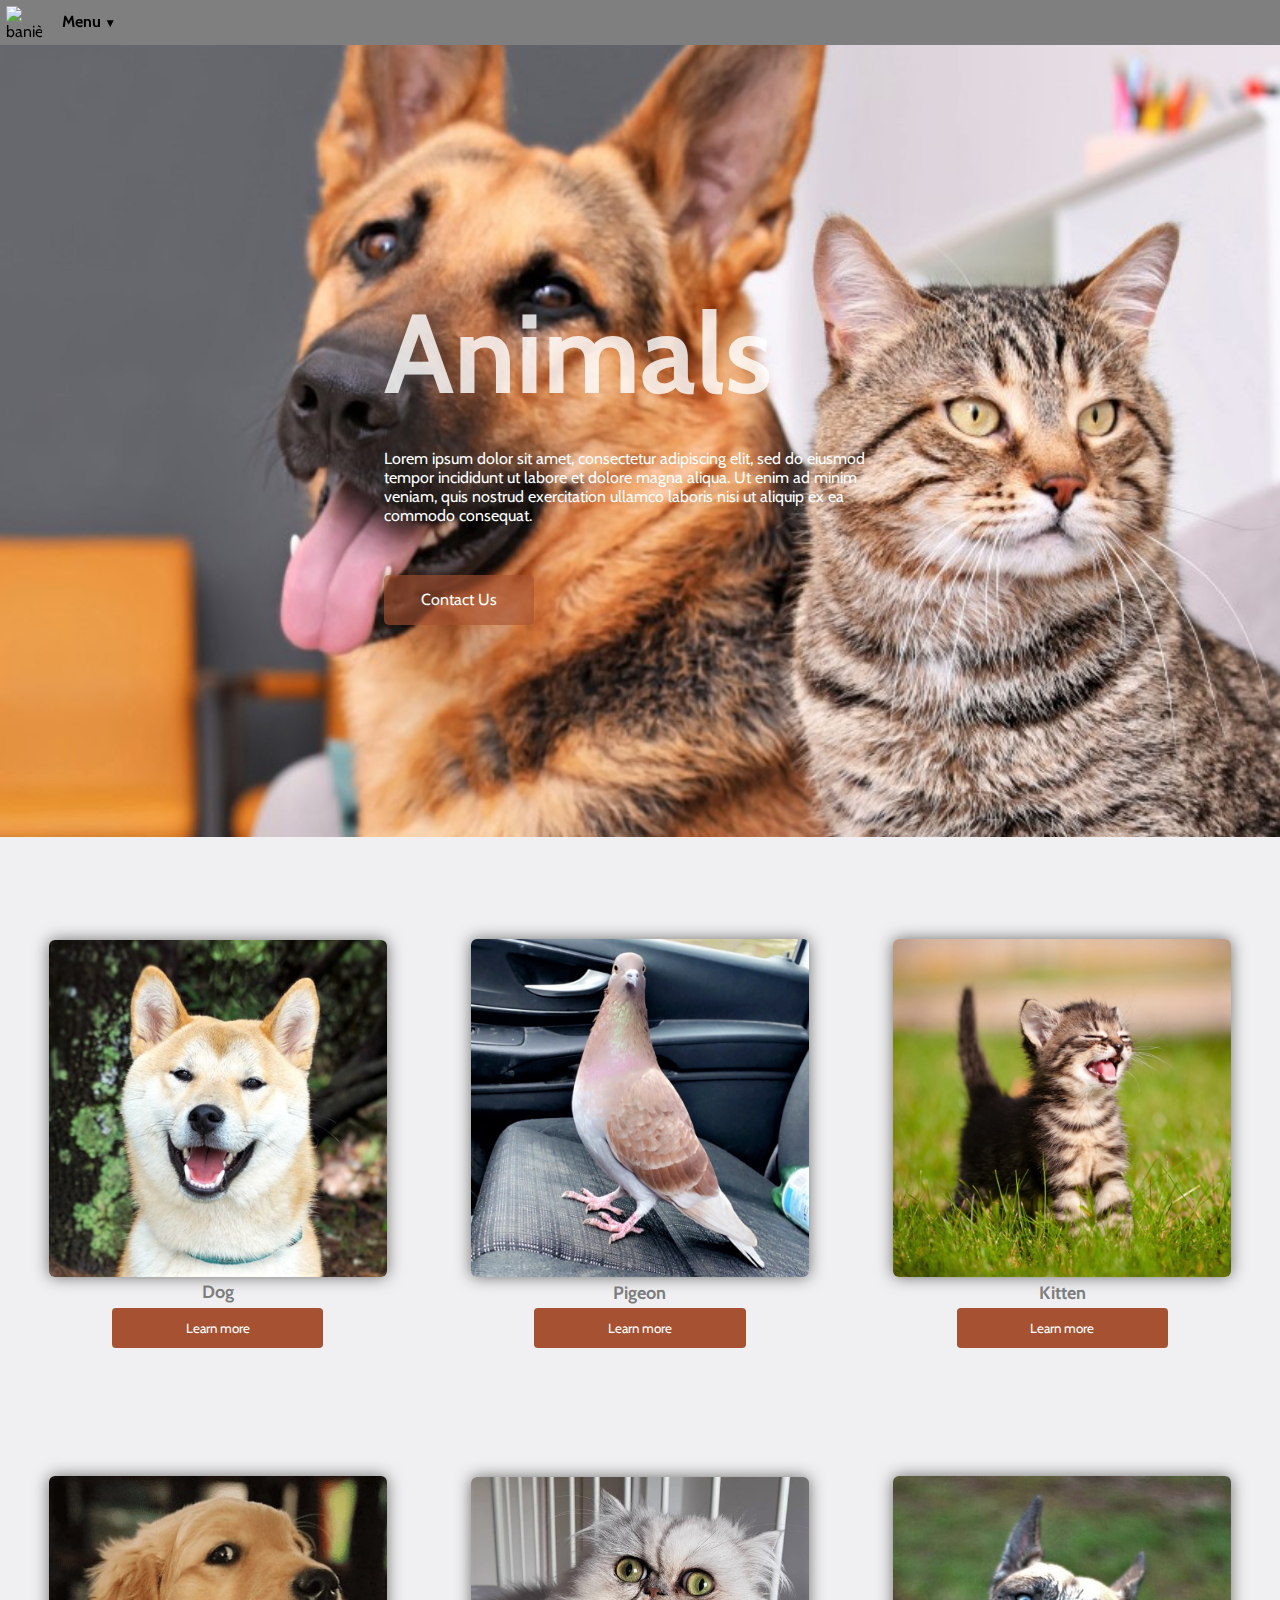
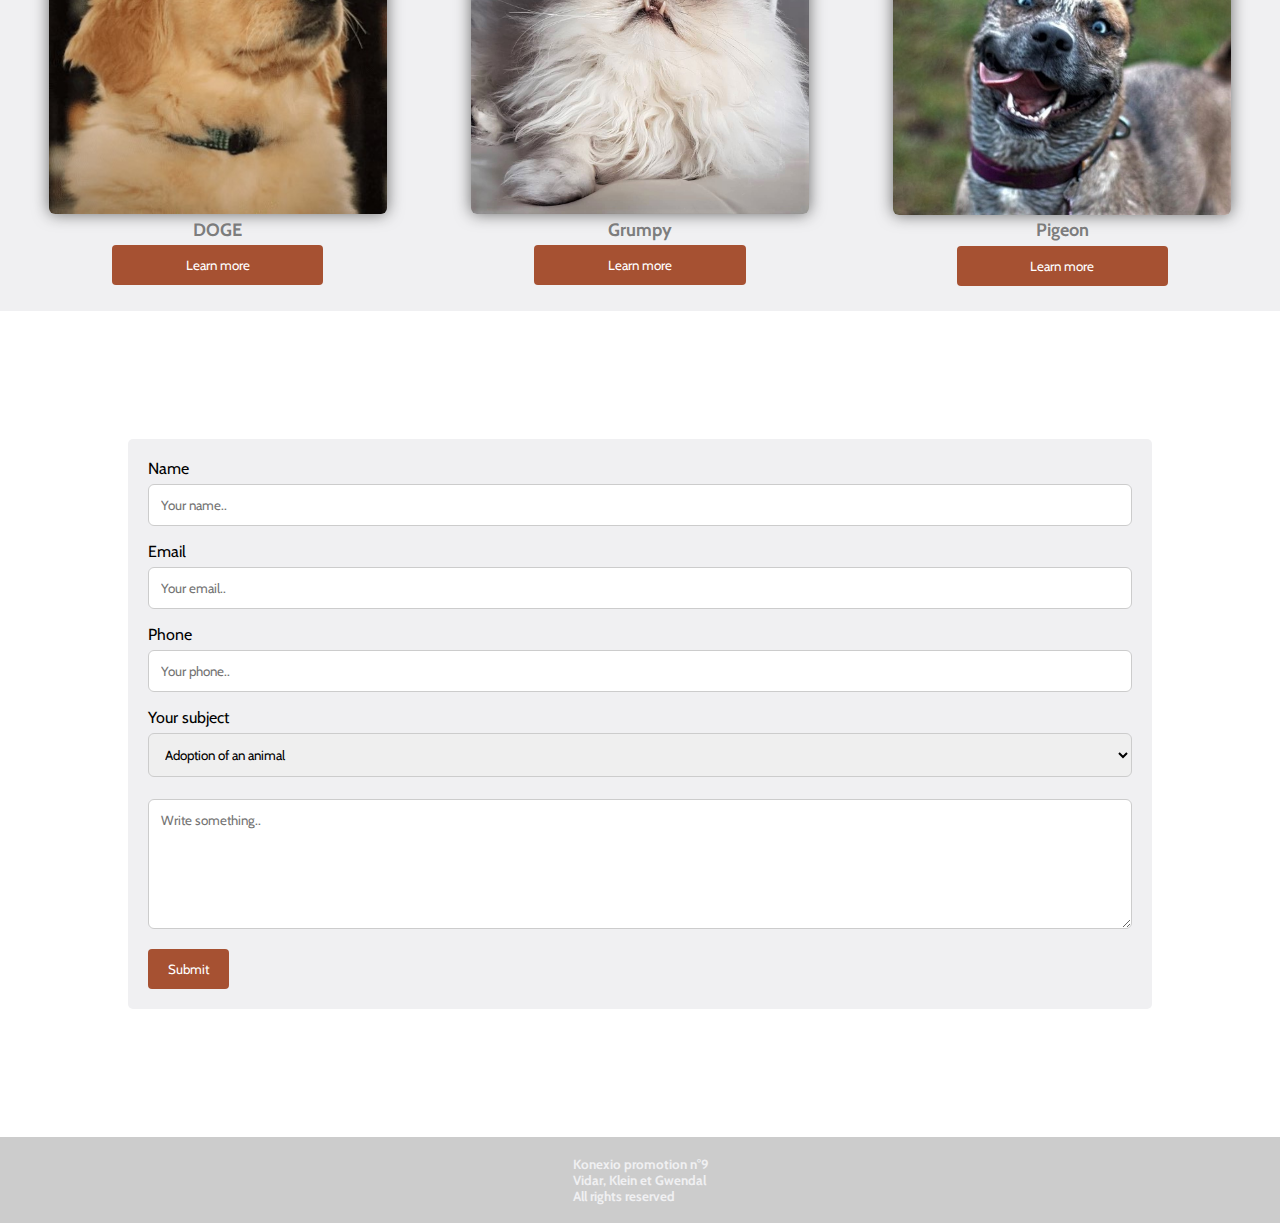
==== index.html @ 5e34521b "Débug : menu déroulant, HTML (certif W3C) Ajout : parallax, Alt texte pour images et signature "Vida" ====
<!DOCTYPE html>
<html lang="en">
  <head>
    <meta charset="UTF-8" />
    <meta http-equiv="X-UA-Compatible" content="IE=edge" />
    <meta name="viewport" content="width=device-width, initial-scale=1.0" />
    <title>Site Animaux</title>
    <link rel="stylesheet" href="./main.css" />
    <link rel="preconnect" href="https://fonts.googleapis.com" />
    <link rel="preconnect" href="https://fonts.gstatic.com" crossorigin />
    <link
      href="https://fonts.googleapis.com/css2?family=Cabin&display=swap"
      rel="stylesheet"
    />
  </head>

  <body>
  <!--- MENU TOP ORIGINAL
    <header>
      <div class="topnav">
        <a class="topnav-block"><img
            src="https://github.com/klein9/SiteAnimaux/blob/main/icone.png?raw=true"
            class="logo"
        /></a>
        <div class="topnav topnav-right">
          <a class="topnav-block">About us</a>
          <a class="topnav-block">Adoption</a>
          <a class="topnav-block">Contact Us</a>
          <a class="topnav-block"></a>
        </div>
      </div>
    </header>
  -->

    <!--MENU DEROULANT-->
    <nav class="row">
      <img
        src="https://github.com/klein9/SiteAnimaux/blob/main/icone.png?raw=true"
        class="logo flexbox"
        alt="banière chat et chien berger allemand"
      />
      <ul class="flex">
        <li class="deroulant">
          <a class="menu bold">Menu</a>
          <ul class="sous">
            <li><a>About us</a></li>
            <li><a>Adoption</a></li>
            <li><a>Contact us</a></li>
            <li><a>It's NOT a burger</a></li>
          </ul>
        </li>
      </ul>
    </nav>

    <!--baniere-->
    <section id="first">
      <div class="presentation">
        <h2>Animals</h2>
        <p>
          Lorem ipsum dolor sit amet, consectetur adipiscing elit, sed do
          eiusmod tempor incididunt ut labore et dolore magna aliqua. Ut enim ad
          minim veniam, quis nostrud exercitation ullamco laboris nisi ut
          aliquip ex ea commodo consequat.
        </p>
        <div class="button">Contact Us</div>
      </div>
    </section>

    <div class="animals">
      <article class="box">
        <img
          src="./img/cards/akita.jpg"
          class="pics ombres"
          alt="Chien Akita Inu nounours"
        />
        <h2>Dog</h2>
        <input type="button" value="Learn more" class="learnmore" />
      </article>
      <article class="box">
        <img
          src="./img/cards/pigeon.png"
          class="pics ombres"
          alt="Pigeon roux domestique sur un siège de voiture"
        />
        <h2>Pigeon</h2>
        <input type="button" value="Learn more" class="learnmore" />
      </article>
      <article class="box">
        <img
          src="./img/cards/chaton.jpeg"
          class="pics ombres"
          alt="Chaton geulard qui miaule"
        />
        <h2>Kitten</h2>
        <input type="button" value="Learn more" class="learnmore" />
      </article>
      <article class="box">
        <img
          src="./img/cards/chiot.jpg"
          class="pics ombres"
          alt="Chiot Labrador||Golden Retriever regard en coin"
        />
        <h2>DOGE</h2>
        <input type="button" value="Learn more" class="learnmore" />
      </article>
      <article class="box">
        <img
          src="./img/cards/grumpy.jpg"
          class="pics ombres"
          alt="Le plus beau chat du monde"
        />
        <h2>Grumpy</h2>
        <input type="button" value="Learn more" class="learnmore" />
      </article>
      <article class="box">
        <img
          src="./img/cards/staff_husky.jpg"
          class="pics ombres"
          alt="Croisé staff staffy Stafford terrier avec husky"
        />
        <h2>Pigeon</h2>
        <input type="button" value="Learn more" class="learnmore" />
      </article>
    </div>

    <div id="contactform">
      <form>
        <label for="name">Name</label>
        <input type="text" id="name" name="name" placeholder="Your name.." />

        <label for="email">Email</label>
        <input type="text" id="email" name="email" placeholder="Your email.." />

        <label for="phone">Phone</label>
        <input type="text" id="phone" name="phone" placeholder="Your phone.." />

        <label for="choice">Your subject</label>
        <select id="choice" name="choice">
          <option value="adoption">Adoption of an animal</option>
          <option value="contribute">Contributions</option>
          <option value="other">Other matters</option>
        </select>

        <label for="subject"></label>
        <textarea
          id="subject"
          name="subject"
          placeholder="Write something.."
          style="height: 130px"
        ></textarea>

        <input type="button" value="Submit" />
      </form>
    </div>
    <footer>
      <h5>
        Konexio promotion n°9 <br />
        Vidar, Klein et Gwendal <br />
        All rights reserved
      </h5>
    </footer>
  </body>
</html>
---- main.css ----
* {
  margin: 0;
  font-family: "Cabin", sans-serif;
}

.row {
  width: 100%;
  display: flex;
  flex-direction: row;
  align-items: center;
}

.flexbox {
}

/* backggound picture + effet parallax*/
#first {
  height: 88vh;
  display: flex;
  align-items: flex-start;
  flex-direction: column;
  align-items: center;
  justify-content: center;
  background: url(img/Baniere/b_chat_chien.jpeg);
  color: white;
  width: 100%;
  /*parallax*/
  background-attachment: fixed;
  background-position: center;
  background-repeat: no-repeat;
  background-size: cover;
}

.ombres {
  box-shadow: 0 0 1em rgb(106, 106, 106);
  /* ombres diffuses et rayon de flou */
}

/* Container for everithing on the background picture */
.presentation {
  width: 40%;
}

.bold {
  font-weight: bold;
}

h2 {
  display: block;
  font-size: 7em;
  margin-block-start: 0.25em;
  margin-block-end: 0.25em;
  margin-inline-start: 0px;
  margin-inline-end: 0px;
  font-weight: bold;
  color: rgba(255, 255, 255, 0.815);
}

h4 {
  color: rgba(255, 255, 255, 0.815);
}

.box h2 {
  color: #6d6d6de0;
}

#first .button {
  margin-top: 50px;
  height: 50px;
  width: 150px;
  background-color: #a651329f;
  border-radius: 5px;
  cursor: pointer;
  color: white;
  display: flex;
  align-items: center;
  justify-content: center;
}

#first .button:hover {
  color: black;
  background-color: #a65132d8;
}

.animals {
  /* Section Animals */
  background-color: #f0f0f2;
  display: flex;
  justify-content: center;
  align-items: center;
  flex-wrap: wrap;
}

.box {
  /* Each section of pictures with the text under */
  display: flex;
  flex-direction: column;
  width: 33%;
  padding-top: 8%;
  padding-bottom: 2%;
}

.pics {
  /* Every picture */
  border-radius: 6px;
  display: block;
  margin-left: auto;
  margin-right: auto;
  width: 80%;
}

.box h2 {
  /* Text under pictures */
  font-size: large;
  text-align: center;
}

.learnmore {
  /* Learn more buttons */
  justify-content: center;
  width: 50%;
  margin: auto;
}

input[type="text"],
select,
textarea {
  /* Forms */
  width: 100%;
  padding: 12px;
  border: 1px solid #ccc;
  border-radius: 6px;
  box-sizing: border-box;
  margin-top: 6px;
  margin-bottom: 16px;
  resize: vertical;
}

/* All buttons */
input[type="button"] {
  background-color: #a65132;
  color: white;
  padding: 12px 20px;
  border: none;
  border-radius: 4px;
  cursor: pointer;
}

input[type="button"]:hover {
  background-color: #f2ad85;
}

#contactform {
  /* The contact form */
  border-radius: 5px;
  background-color: #f0f0f2;
  padding: 20px;
  margin: 10%;
}

footer {
  background-color: #ccc;
  color: #f0f0f2;
  padding: 1.5%;
  display: flex;
  justify-content: center;
}

/*TOPNAV*/
/*menu déroulant*/
.menu {
  vertical-align: bottom;
  text-indent: 15px;
}

nav {
  width: 100%;
  margin: 0 auto;
  background-color: #6d6d6de0;
  position: sticky;
  top: 0px;
}

nav ul {
  padding: 0px;
  list-style-type: none;
}

nav ul li {
  float: left;
  text-align: center;
  position: relative;
}

nav ul::after {
  display: table;
  clear: both;
}

nav a {
  display: block;
  text-decoration: none;
  color: black;
  border-bottom: 2px solid transparent;
  padding: 10px 0px;
  width: max-content;
}

nav a:hover {
  color: #f29849;
  text-align: left;
  width: 205%;
  border-bottom: 2px solid #f2ad85;
}

.sous {
  display: none;
  box-shadow: 0px 1px 2px #ccc;
  background-color: white;
  position: absolute;
  width: 205%;
  z-index: 1000;
}

nav > ul li:hover .sous {
  display: block;
}
.sous li {
  float: none;
  width: 100%;
  text-align: left;
}
.sous a {
  padding: 10px;
  border-bottom: none;
}
.sous a:hover {
  border-bottom: none;
  width: auto;
  background-color: #c8c8c8;
}

.deroulant > a::after {
  content: " ▼";
  font-size: 12px;
}

.conteneur {
  margin: 50px 20px;
  height: 1500px;
}

/*logo*/
.logo {
  padding: 0.35em;
  height: 2.1em;
  width: 2.25em;
}

/*barre navigation*/
.topnav {
  border: 0px;
  display: flex;
  flex-direction: row;
  justify-content: space-between;
  gap: 5%;
  background-color: gray;
  color: white;
  font-size: 1.2em;
  cursor: pointer;
  width: 100%;
}

.topnav-block {
  display: flex;
  align-items: center;
  justify-content: center;
  width: auto;
}

.topnav-right {
  justify-content: right;
  font-size: 1.2em;
}

/*Media Queries Touchscreen||Laptop*/
@media screen and (max-width: 1024px) {
  .animals {
    /* Section Animals */
    flex-direction: column;
  }
  .box {
    /* Each section of pictures with the text under */
    width: 100%;
  }
  .presentation {
    width: 60%;
  }
  h2 {
    font-size: 4em;
  }
  #first {
    size: auto;
  }
  .topnav-right {
    font-size: 0.8em;
  }
}
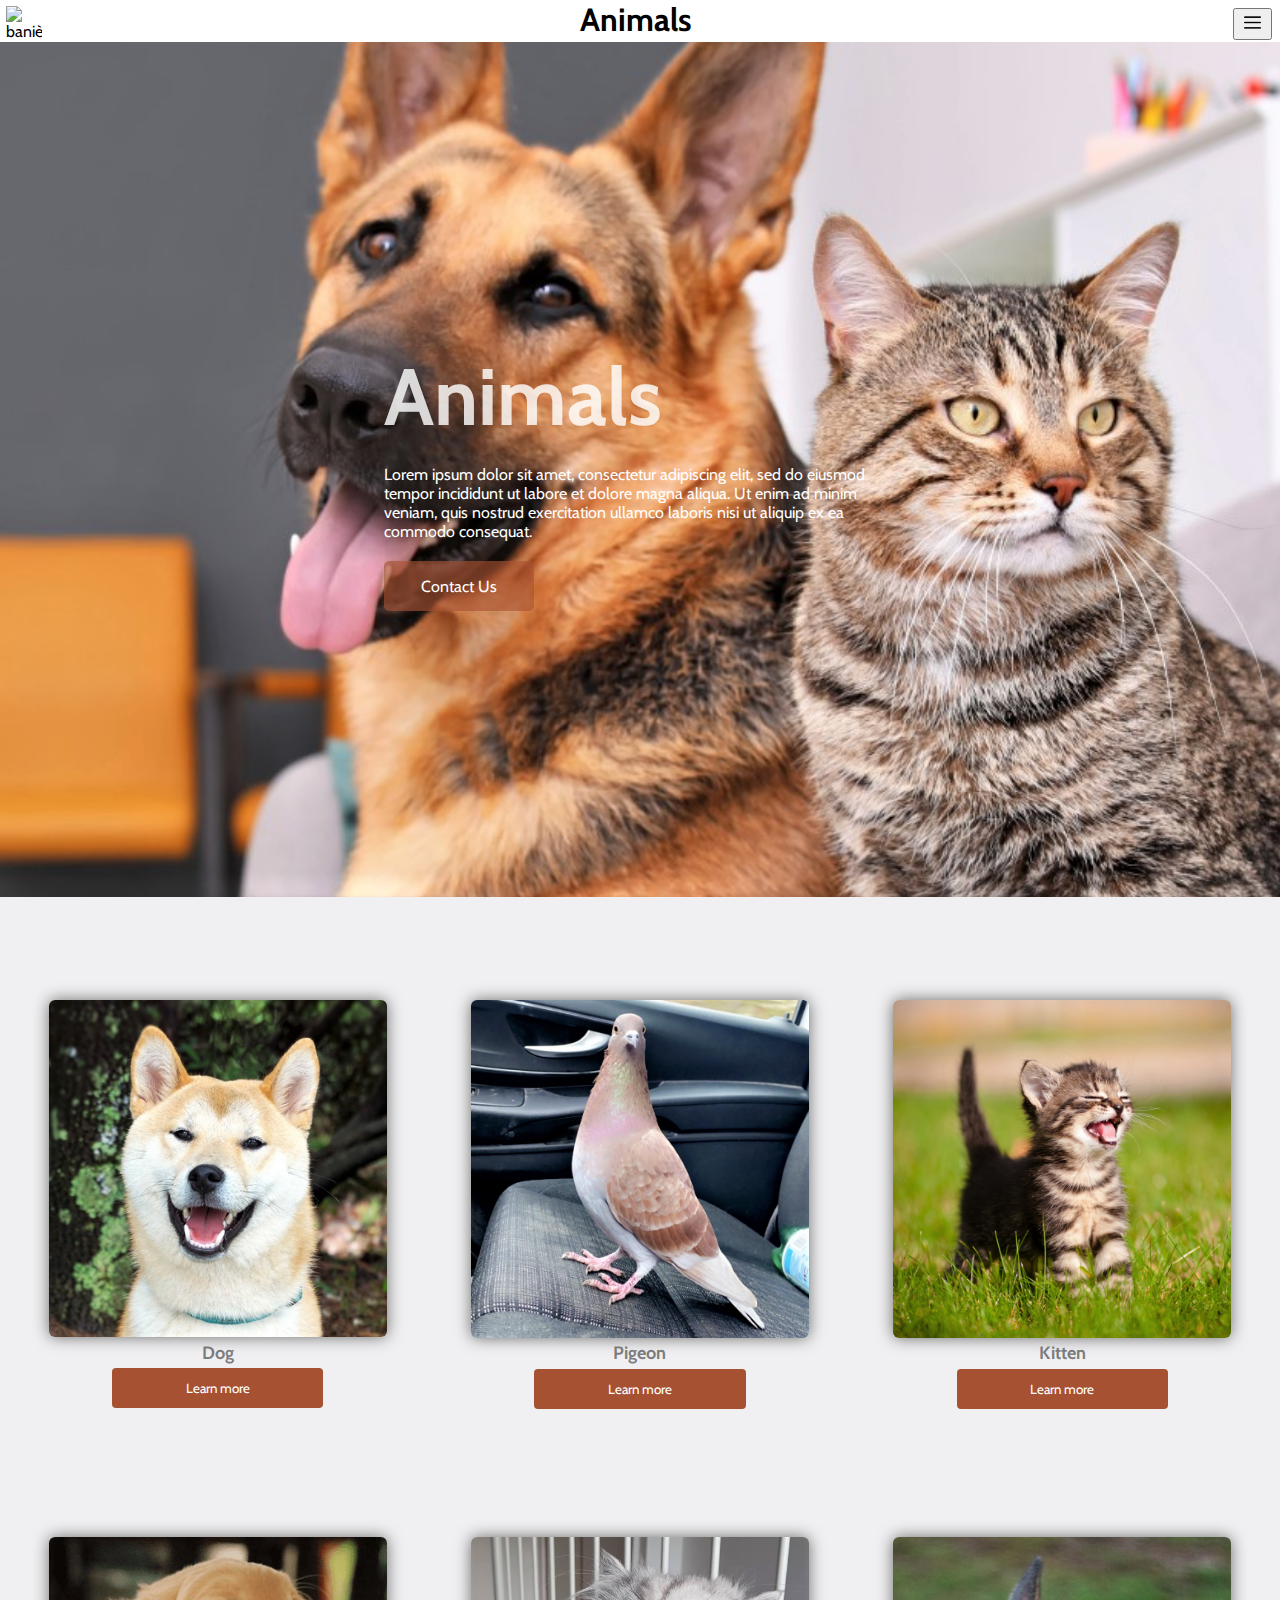
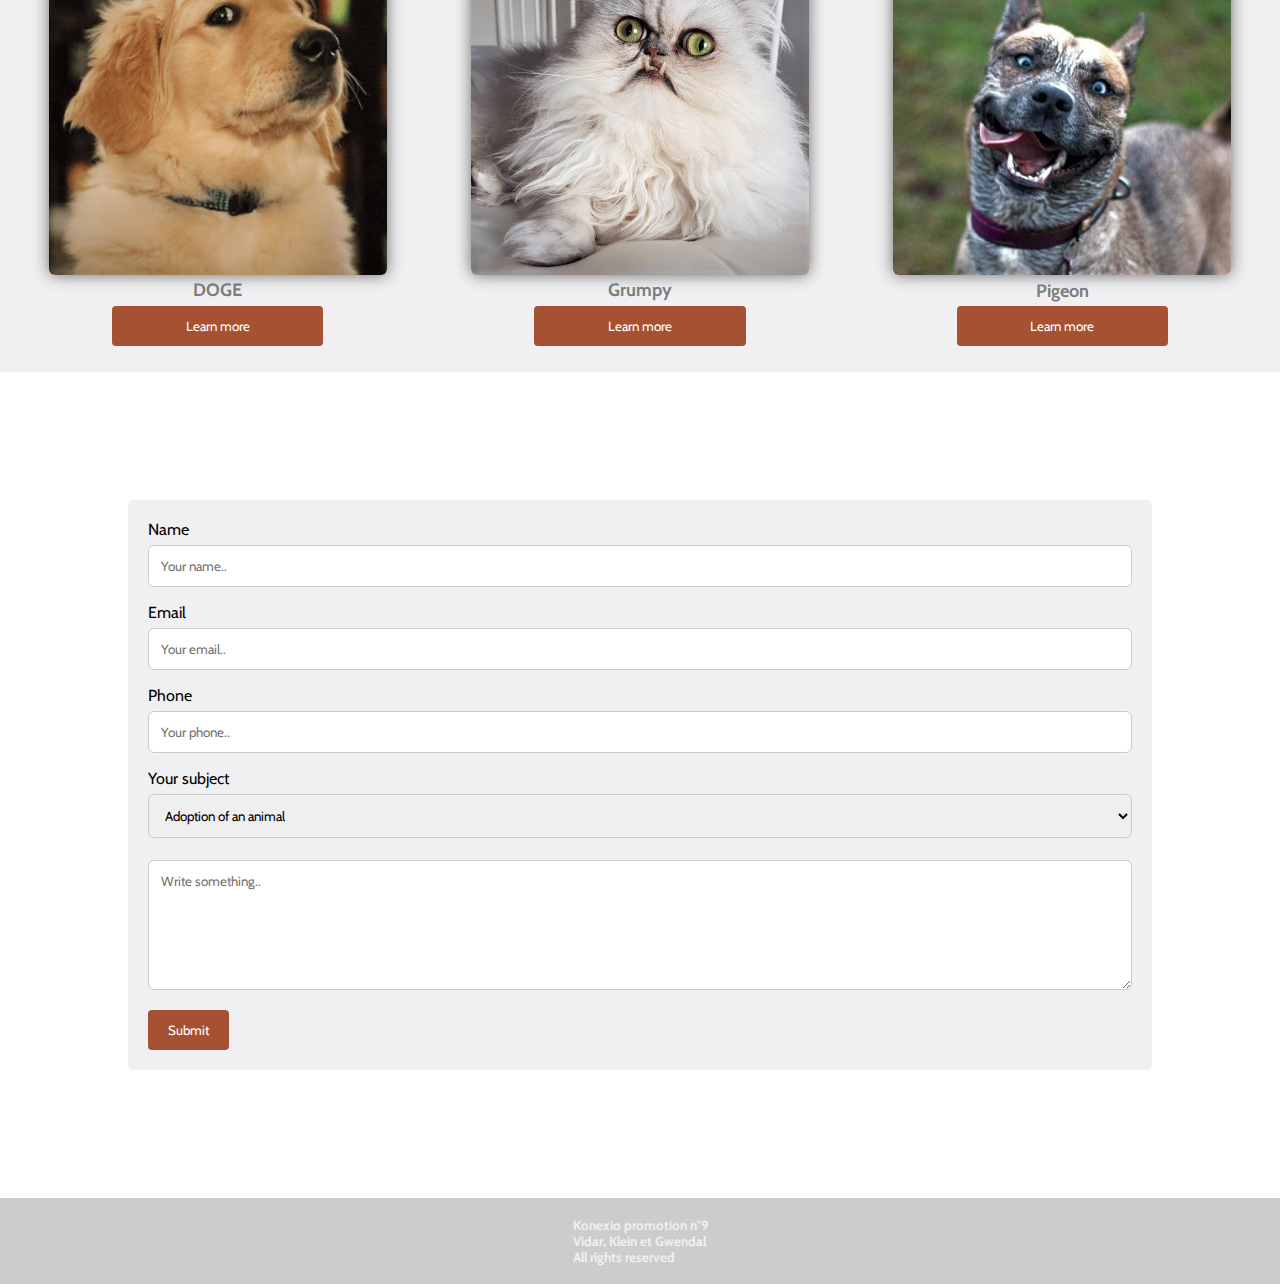
==== commit d5ee694f: "add header, change nav" ====
--- a/index.html
+++ b/index.html
@@ -12,45 +12,29 @@
       href="https://fonts.googleapis.com/css2?family=Cabin&display=swap"
       rel="stylesheet"
     />
+   
   </head>
 
   <body>
-  <!--- MENU TOP ORIGINAL
+
     <header>
-      <div class="topnav">
-        <a class="topnav-block"><img
-            src="https://github.com/klein9/SiteAnimaux/blob/main/icone.png?raw=true"
-            class="logo"
-        /></a>
-        <div class="topnav topnav-right">
-          <a class="topnav-block">About us</a>
-          <a class="topnav-block">Adoption</a>
-          <a class="topnav-block">Contact Us</a>
-          <a class="topnav-block"></a>
-        </div>
-      </div>
+      <img
+      src="https://github.com/klein9/SiteAnimaux/blob/main/icone.png?raw=true"
+      class="logo flexbox"
+      alt="banière chat et chien berger allemand"
+    />
+    <h1><a class="clickable">Animals</a></h1>
+    <nav class="menu">
+      <button type="button" class="menu_button"><img class="btn_image" src="img/menu.png" alt="icone du menu"</button>
+      <div class="menu_items">
+        <a>About us</a>
+        <a>Adoption</a>
+        <a>Contact us</a>
+      </div>  
+    </nav>
     </header>
-  -->
 
-    <!--MENU DEROULANT-->
-    <nav class="row">
-      <img
-        src="https://github.com/klein9/SiteAnimaux/blob/main/icone.png?raw=true"
-        class="logo flexbox"
-        alt="banière chat et chien berger allemand"
-      />
-      <ul class="flex">
-        <li class="deroulant">
-          <a class="menu bold">Menu</a>
-          <ul class="sous">
-            <li><a>About us</a></li>
-            <li><a>Adoption</a></li>
-            <li><a>Contact us</a></li>
-            <li><a>It's NOT a burger</a></li>
-          </ul>
-        </li>
-      </ul>
-    </nav>
+
 
     <!--baniere-->
     <section id="first">
@@ -159,5 +143,6 @@
         All rights reserved
       </h5>
     </footer>
+    <script src="./menuBurger.js"/>
   </body>
 </html>
--- a/main.css
+++ b/main.css
@@ -10,12 +10,10 @@
   align-items: center;
 }
 
-.flexbox {
-}
 
 /* backggound picture + effet parallax*/
 #first {
-  height: 88vh;
+  height: 95vh;
   display: flex;
   align-items: flex-start;
   flex-direction: column;
@@ -23,7 +21,7 @@
   justify-content: center;
   background: url(img/Baniere/b_chat_chien.jpeg);
   color: white;
-  width: 100%;
+  width: 100vw;
   /*parallax*/
   background-attachment: fixed;
   background-position: center;
@@ -47,7 +45,7 @@
 
 h2 {
   display: block;
-  font-size: 7em;
+  font-size: 5em;
   margin-block-start: 0.25em;
   margin-block-end: 0.25em;
   margin-inline-start: 0px;
@@ -65,7 +63,7 @@
 }
 
 #first .button {
-  margin-top: 50px;
+  margin-top: 20px;
   height: 50px;
   width: 150px;
   background-color: #a651329f;
@@ -166,89 +164,8 @@
   justify-content: center;
 }
 
-/*TOPNAV*/
-/*menu déroulant*/
-.menu {
-  vertical-align: bottom;
-  text-indent: 15px;
-}
-
-nav {
-  width: 100%;
-  margin: 0 auto;
-  background-color: #6d6d6de0;
-  position: sticky;
-  top: 0px;
-}
-
-nav ul {
-  padding: 0px;
-  list-style-type: none;
-}
-
-nav ul li {
-  float: left;
-  text-align: center;
-  position: relative;
-}
-
-nav ul::after {
-  display: table;
-  clear: both;
-}
-
-nav a {
-  display: block;
-  text-decoration: none;
-  color: black;
-  border-bottom: 2px solid transparent;
-  padding: 10px 0px;
-  width: max-content;
-}
-
-nav a:hover {
-  color: #f29849;
-  text-align: left;
-  width: 205%;
-  border-bottom: 2px solid #f2ad85;
-}
-
-.sous {
-  display: none;
-  box-shadow: 0px 1px 2px #ccc;
-  background-color: white;
-  position: absolute;
-  width: 205%;
-  z-index: 1000;
-}
-
-nav > ul li:hover .sous {
-  display: block;
-}
-.sous li {
-  float: none;
-  width: 100%;
-  text-align: left;
-}
-.sous a {
-  padding: 10px;
-  border-bottom: none;
-}
-.sous a:hover {
-  border-bottom: none;
-  width: auto;
-  background-color: #c8c8c8;
-}
-
-.deroulant > a::after {
-  content: " ▼";
-  font-size: 12px;
-}
-
-.conteneur {
-  margin: 50px 20px;
-  height: 1500px;
-}
+
+
 
 /*logo*/
 .logo {
@@ -256,35 +173,53 @@
   height: 2.1em;
   width: 2.25em;
 }
-
-/*barre navigation*/
-.topnav {
-  border: 0px;
-  display: flex;
-  flex-direction: row;
+header {
+  height: 2.65em;
+  display: flex;
   justify-content: space-between;
-  gap: 5%;
-  background-color: gray;
-  color: white;
-  font-size: 1.2em;
-  cursor: pointer;
-  width: 100%;
-}
-
-.topnav-block {
-  display: flex;
-  align-items: center;
-  justify-content: center;
-  width: auto;
-}
-
-.topnav-right {
-  justify-content: right;
-  font-size: 1.2em;
-}
+}
+
+header h1 {
+ font-size: 2rem;
+}
+
+.menu {
+  margin: 0.5rem;
+}
+.button {
+  width: 1em;
+}
+.btn_image {
+  padding: 0.2em;
+  width: 1.30em;
+}
+.menu_items {
+  position: absolute;
+  right: 3.45em;
+  top: 0.6em;
+  display: flex;
+  flex-direction: column;
+  width: 30vh;
+  background-color:#f0f0f2;
+  border: solid 1px #ccc;
+  display: none;
+}
+.menu_items a {
+  font-size: 1.2rem;
+  border-bottom: solid 1px #ccc;
+}
+.menu_items a:hover {
+  color: #f29849;
+  border-bottom: 2px solid #f2ad85;
+}
+
+.menu_items a:last-child {
+  border-bottom: none;
+}
+
 
 /*Media Queries Touchscreen||Laptop*/
-@media screen and (max-width: 1024px) {
+@media screen and (max-width: 600px) {
   .animals {
     /* Section Animals */
     flex-direction: column;
@@ -302,7 +237,4 @@
   #first {
     size: auto;
   }
-  .topnav-right {
-    font-size: 0.8em;
-  }
-}
+}
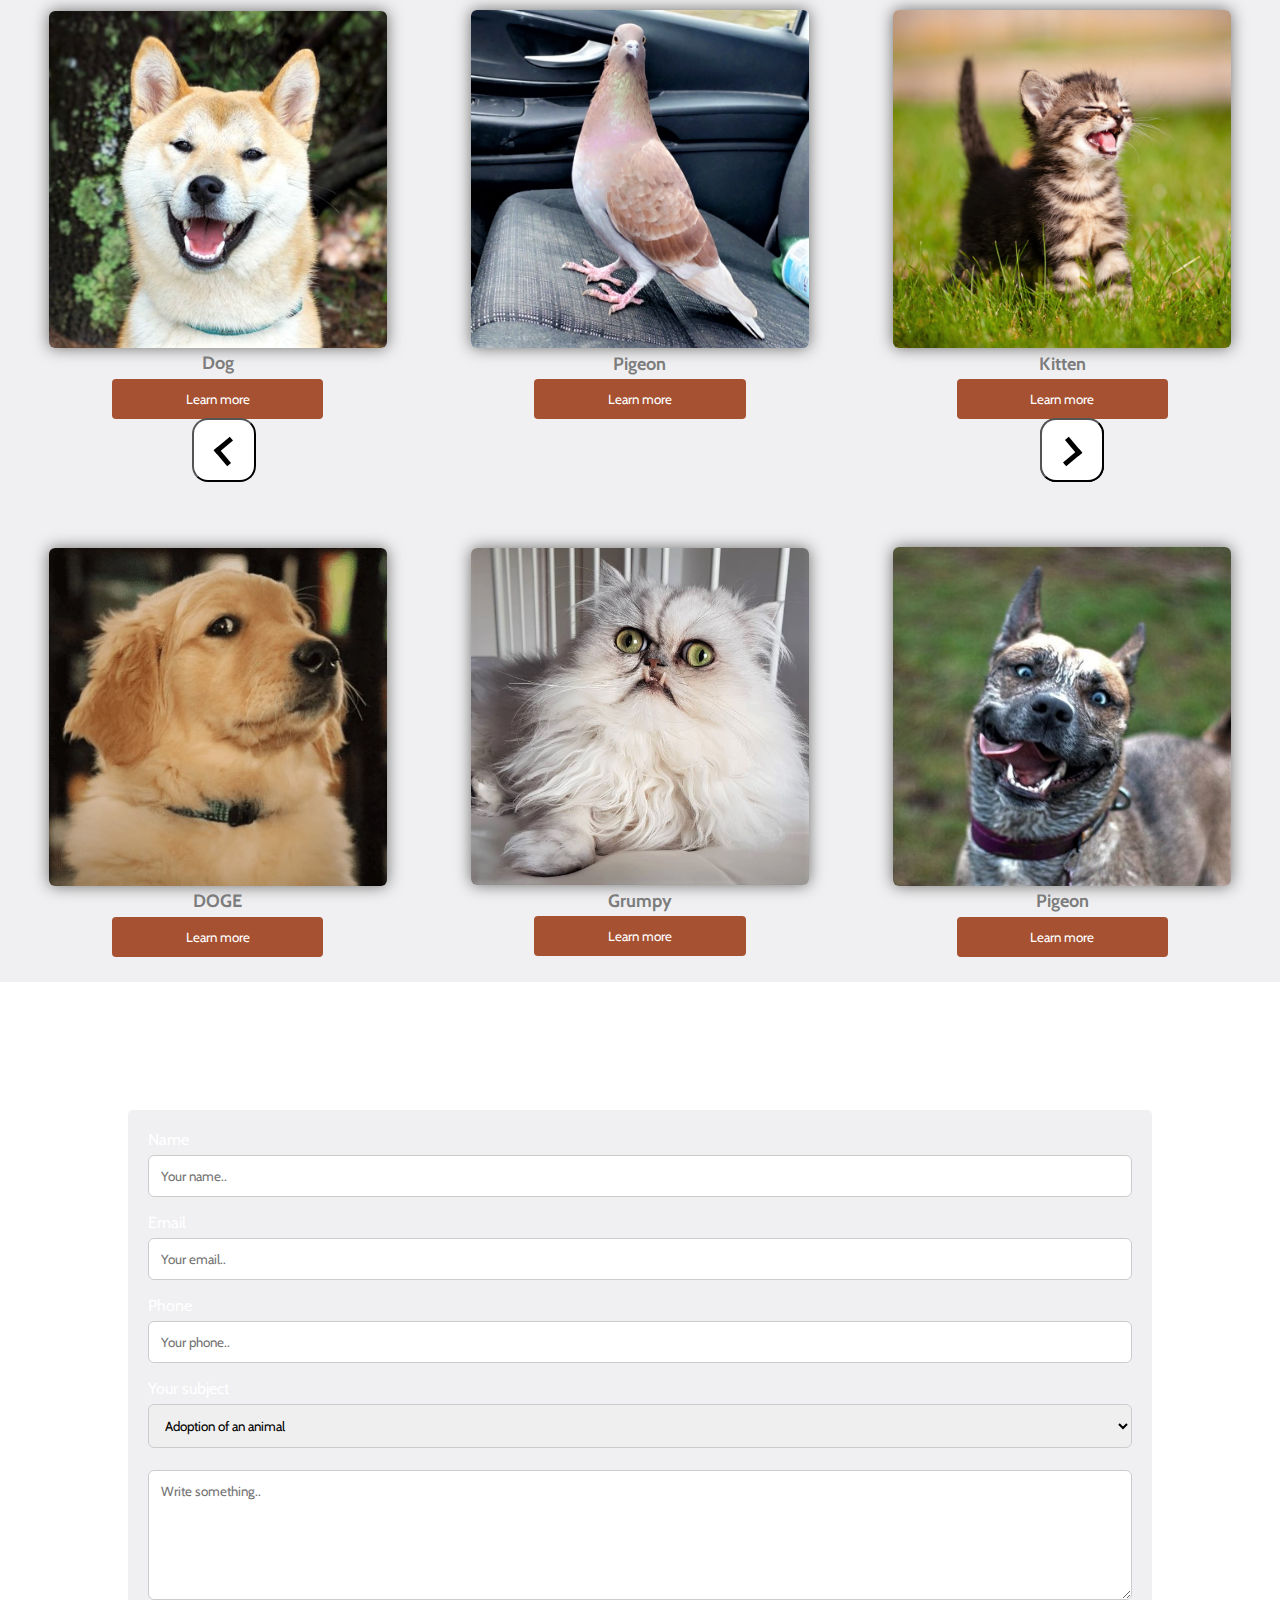
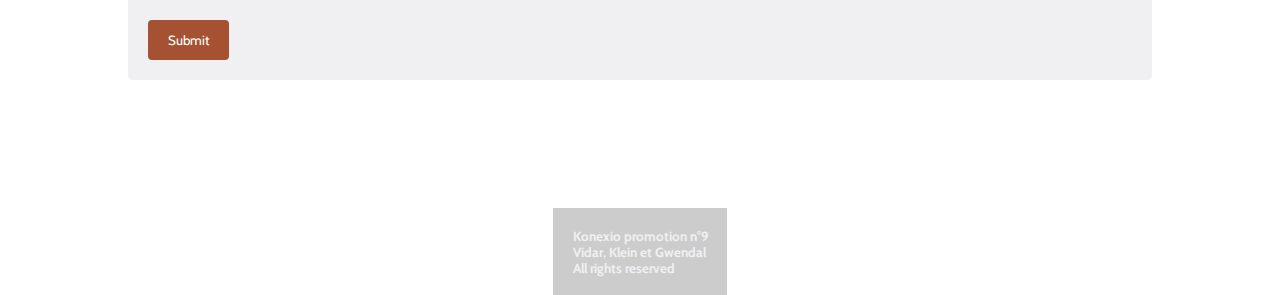
==== commit f100af11: "Merge pull request #3 from Mario-dev-42/implement-carroussel" ====
--- a/index.html
+++ b/index.html
@@ -1,5 +1,14 @@
 <!DOCTYPE html>
 <html lang="en">
+
+
+  <!--baniere-->
+  <section class="caroussel-container">
+    <button id="right"></button>
+    <!-- <button class="btn-caroussel">
+      <i class="fa-sharp fa-solid fa-chevron-left"></i>
+    </button> -->
+    <div id="first">
   <head>
     <meta charset="UTF-8" />
     <meta http-equiv="X-UA-Compatible" content="IE=edge" />
@@ -24,20 +33,31 @@
       alt="banière chat et chien berger allemand"
     />
     <h1><a class="clickable">Animals</a></h1>
-    <nav class="menu">
-      <button type="button" class="menu_button"><img class="btn_image" src="img/menu.png" alt="icone du menu"</button>
+
+    </header>
+    <!-- <nav class="mobile_menu">
+      <div class="menu">
+        <button type="button" class="menu_button"><img class="btn_image" src="img/menu.png" alt="icone du menu"><img class="btn_cross" src="img/cross.svg" alt="icone de la fermeture du menu"></button>
+      </div>  
       <div class="menu_items">
         <a>About us</a>
         <a>Adoption</a>
         <a>Contact us</a>
-      </div>  
+      </div>   
+    </nav> -->
+    <nav class="desktop_menu">
+      <a>About us</a>
+      <a>Adoption</a>
+      <a>Contact us</a>
     </nav>
-    </header>
-
-
 
     <!--baniere-->
-    <section id="first">
+  <section class="caroussel-container">
+    <button id="right"></button>
+    <!-- <button class="btn-caroussel">
+      <i class="fa-sharp fa-solid fa-chevron-left"></i>
+    </button> -->
+    <div id="first">
       <div class="presentation">
         <h2>Animals</h2>
         <p>
@@ -48,92 +68,70 @@
         </p>
         <div class="button">Contact Us</div>
       </div>
-    </section>
+    </div>
+    <button id="left"></button>
+    <!-- <button class="btn-caroussel">
+      <i class="fa-sharp fa-solid fa-chevron-right"></i>
+    </button> -->
+  </section>
 
-    <div class="animals">
-      <article class="box">
-        <img
-          src="./img/cards/akita.jpg"
-          class="pics ombres"
-          alt="Chien Akita Inu nounours"
-        />
-        <h2>Dog</h2>
-        <input type="button" value="Learn more" class="learnmore" />
-      </article>
-      <article class="box">
-        <img
-          src="./img/cards/pigeon.png"
-          class="pics ombres"
-          alt="Pigeon roux domestique sur un siège de voiture"
-        />
-        <h2>Pigeon</h2>
-        <input type="button" value="Learn more" class="learnmore" />
-      </article>
-      <article class="box">
-        <img
-          src="./img/cards/chaton.jpeg"
-          class="pics ombres"
-          alt="Chaton geulard qui miaule"
-        />
-        <h2>Kitten</h2>
-        <input type="button" value="Learn more" class="learnmore" />
-      </article>
-      <article class="box">
-        <img
-          src="./img/cards/chiot.jpg"
-          class="pics ombres"
-          alt="Chiot Labrador||Golden Retriever regard en coin"
-        />
-        <h2>DOGE</h2>
-        <input type="button" value="Learn more" class="learnmore" />
-      </article>
-      <article class="box">
-        <img
-          src="./img/cards/grumpy.jpg"
-          class="pics ombres"
-          alt="Le plus beau chat du monde"
-        />
-        <h2>Grumpy</h2>
-        <input type="button" value="Learn more" class="learnmore" />
-      </article>
-      <article class="box">
-        <img
-          src="./img/cards/staff_husky.jpg"
-          class="pics ombres"
-          alt="Croisé staff staffy Stafford terrier avec husky"
-        />
-        <h2>Pigeon</h2>
-        <input type="button" value="Learn more" class="learnmore" />
-      </article>
-    </div>
+  <div class="animals">
+    <article class="box">
+      <img src="./img/cards/akita.jpg" class="pics ombres" alt="Chien Akita Inu nounours" />
+      <h2>Dog</h2>
+      <input type="button" value="Learn more" class="learnmore" />
+    </article>
+    <article class="box">
+      <img src="./img/cards/pigeon.png" class="pics ombres" alt="Pigeon roux domestique sur un siège de voiture" />
+      <h2>Pigeon</h2>
+      <input type="button" value="Learn more" class="learnmore" />
+    </article>
+    <article class="box">
+      <img src="./img/cards/chaton.jpeg" class="pics ombres" alt="Chaton geulard qui miaule" />
+      <h2>Kitten</h2>
+      <input type="button" value="Learn more" class="learnmore" />
+    </article>
+    <article class="box">
+      <img src="./img/cards/chiot.jpg" class="pics ombres" alt="Chiot Labrador||Golden Retriever regard en coin" />
+      <h2>DOGE</h2>
+      <input type="button" value="Learn more" class="learnmore" />
+    </article>
+    <article class="box">
+      <img src="./img/cards/grumpy.jpg" class="pics ombres" alt="Le plus beau chat du monde" />
+      <h2>Grumpy</h2>
+      <input type="button" value="Learn more" class="learnmore" />
+    </article>
+    <article class="box">
+      <img src="./img/cards/staff_husky.jpg" class="pics ombres"
+        alt="Croisé staff staffy Stafford terrier avec husky" />
+      <h2>Pigeon</h2>
+      <input type="button" value="Learn more" class="learnmore" />
+    </article>
+  </div>
 
-    <div id="contactform">
-      <form>
-        <label for="name">Name</label>
-        <input type="text" id="name" name="name" placeholder="Your name.." />
+  <div id="contactform">
+    <form>
+      <label for="name">Name</label>
+      <input type="text" id="name" name="name" placeholder="Your name.." />
 
-        <label for="email">Email</label>
-        <input type="text" id="email" name="email" placeholder="Your email.." />
+      <label for="email">Email</label>
+      <input type="text" id="email" name="email" placeholder="Your email.." />
 
-        <label for="phone">Phone</label>
-        <input type="text" id="phone" name="phone" placeholder="Your phone.." />
+      <label for="phone">Phone</label>
+      <input type="text" id="phone" name="phone" placeholder="Your phone.." />
 
-        <label for="choice">Your subject</label>
-        <select id="choice" name="choice">
-          <option value="adoption">Adoption of an animal</option>
-          <option value="contribute">Contributions</option>
-          <option value="other">Other matters</option>
-        </select>
+      <label for="choice">Your subject</label>
+      <select id="choice" name="choice">
+        <option value="adoption">Adoption of an animal</option>
+        <option value="contribute">Contributions</option>
+        <option value="other">Other matters</option>
+      </select>
 
-        <label for="subject"></label>
-        <textarea
-          id="subject"
-          name="subject"
-          placeholder="Write something.."
-          style="height: 130px"
-        ></textarea>
+      
+<label for="subject"></label>
+<textarea id="subject" name="subject" placeholder="Write something.." style="height: 130px"></textarea>
 
-        <input type="button" value="Submit" />
+<input type="button" value="Submit" />
       </form>
     </div>
     <footer>
@@ -144,5 +142,6 @@
       </h5>
     </footer>
     <script src="./menuBurger.js"/>
+     <script src="script.js"></script>
   </body>
 </html>
--- a/main.css
+++ b/main.css
@@ -3,6 +3,10 @@
   font-family: "Cabin", sans-serif;
 }
 
+body {
+  overflow-x: hidden;
+}
+
 .row {
   width: 100%;
   display: flex;
@@ -10,6 +14,91 @@
   align-items: center;
 }
 
+.caroussel-container {
+  display: flex;
+  align-content: center;
+  /* background: url(./img/Baniere/slide0.jpeg); */
+    /*parallax*/
+    background-attachment: fixed;
+    background-position: center;
+    background-repeat: no-repeat;
+    background-size: cover;
+    transition-duration: 2s;
+}
+
+.btn-caroussel {
+  top: 0;
+  bottom: 0;
+  margin: auto;
+  height: 4rem;
+  background-color: white;
+  border: none;
+  width: 2rem;
+  font-size: 3rem;
+  padding: 0;
+  cursor: pointer;
+  /* opacity: 0.5; */
+  /* transition: opacity 100ms */
+}
+
+.btn-caroussel:last-child {
+  position: relative;
+  left: -5px;
+}
+#right {
+  position: absolute;
+  top: 50%;
+  right: 9rem;
+  transform: translate(-50%, -50%);
+  background-color: white;
+  z-index: 2;
+  width: 4rem;
+  height: 4rem;
+  border-radius: 1rem;
+  cursor: pointer;
+}
+#right:hover,
+#left:hover {
+  background-color: rebeccapurple;
+}
+#left {
+  position: absolute;
+  top: 50%;
+  left: 10rem;
+  transform: translate(50%, -50%);
+  z-index: 2;
+  background-color: white;
+  width: 4rem;
+  height: 4rem;
+  border-radius: 1rem;
+  cursor: pointer;
+  transition: 0.5;
+}
+
+#right::before {
+  position: absolute;
+  content: "";
+  top: 35%;
+  right: 40%;
+  width: calc(4rem / 4);
+  height: calc(4rem / 4);
+  border-top: 5px solid black;
+  border-right: 5px solid black;
+  transform: rotate(50deg);
+}
+
+ #left::before {
+  position: absolute;
+  content: "";
+  top: 35%;
+  left: 40%;
+  width: calc(4rem / 4);
+  height: calc(4rem / 4);
+  border-top: 5px solid black;
+  border-right: 5px solid black;
+
+  transform: rotate(230deg);
+}
 
 /* backggound picture + effet parallax*/
 #first {
@@ -19,15 +108,13 @@
   flex-direction: column;
   align-items: center;
   justify-content: center;
-  background: url(img/Baniere/b_chat_chien.jpeg);
+  /* background: url(img/Baniere/slide0.jpeg); */
   color: white;
   width: 100vw;
   /*parallax*/
-  background-attachment: fixed;
-  background-position: center;
-  background-repeat: no-repeat;
-  background-size: cover;
-}
+  
+}
+
 
 .ombres {
   box-shadow: 0 0 1em rgb(106, 106, 106);
@@ -172,51 +259,12 @@
   padding: 0.35em;
   height: 2.1em;
   width: 2.25em;
-}
-header {
-  height: 2.65em;
-  display: flex;
-  justify-content: space-between;
-}
-
-header h1 {
- font-size: 2rem;
-}
-
-.menu {
-  margin: 0.5rem;
-}
-.button {
-  width: 1em;
-}
-.btn_image {
-  padding: 0.2em;
-  width: 1.30em;
-}
-.menu_items {
-  position: absolute;
-  right: 3.45em;
-  top: 0.6em;
-  display: flex;
-  flex-direction: column;
-  width: 30vh;
-  background-color:#f0f0f2;
-  border: solid 1px #ccc;
-  display: none;
-}
-.menu_items a {
-  font-size: 1.2rem;
-  border-bottom: solid 1px #ccc;
-}
-.menu_items a:hover {
-  color: #f29849;
-  border-bottom: 2px solid #f2ad85;
-}
-
-.menu_items a:last-child {
-  border-bottom: none;
-}
-
+  float: left;
+}
+  header h1 {
+  font-size: 1.5rem;
+  text-align: center;
+}
 
 /*Media Queries Touchscreen||Laptop*/
 @media screen and (max-width: 600px) {
@@ -237,4 +285,55 @@
   #first {
     size: auto;
   }
-}
+
+  /*navbar en mobile */
+  .menu {
+  margin: 0.5rem;
+  }
+  .menu_button {
+    float: right;
+  }
+  .btn_image, .btn_cross {
+    padding: 0.2em;
+    width: 1.30em;
+  }
+  .btn_cross {
+    display: none;
+  }
+  .menu_items {
+    position: absolute;
+    right: 3em;
+    float: right;
+    flex-direction: column;
+    width: 50vh;
+    background-color:#f0f0f2;
+    border: solid 1px #ccc;
+    display: none;
+  }
+  .menu_items a {
+    padding: 2rem;
+    font-size: 1.2rem;
+    border-bottom: solid 1px #ccc;
+  }
+  .menu_items a:hover {
+    color: #f29849;
+    border-bottom: 2px solid #f2ad85;
+  }
+  .menu_items a:last-child {
+    border-bottom: none;
+  }
+  .desktop_menu {
+    display: none;
+  }
+}
+
+@media screen and (min-width: 600px) {
+  .desktop_menu{
+    display: flex;
+    flex-direction: row;
+    justify-content: space-around;
+  }
+  .mobile_menu {
+    display: none;
+  }
+}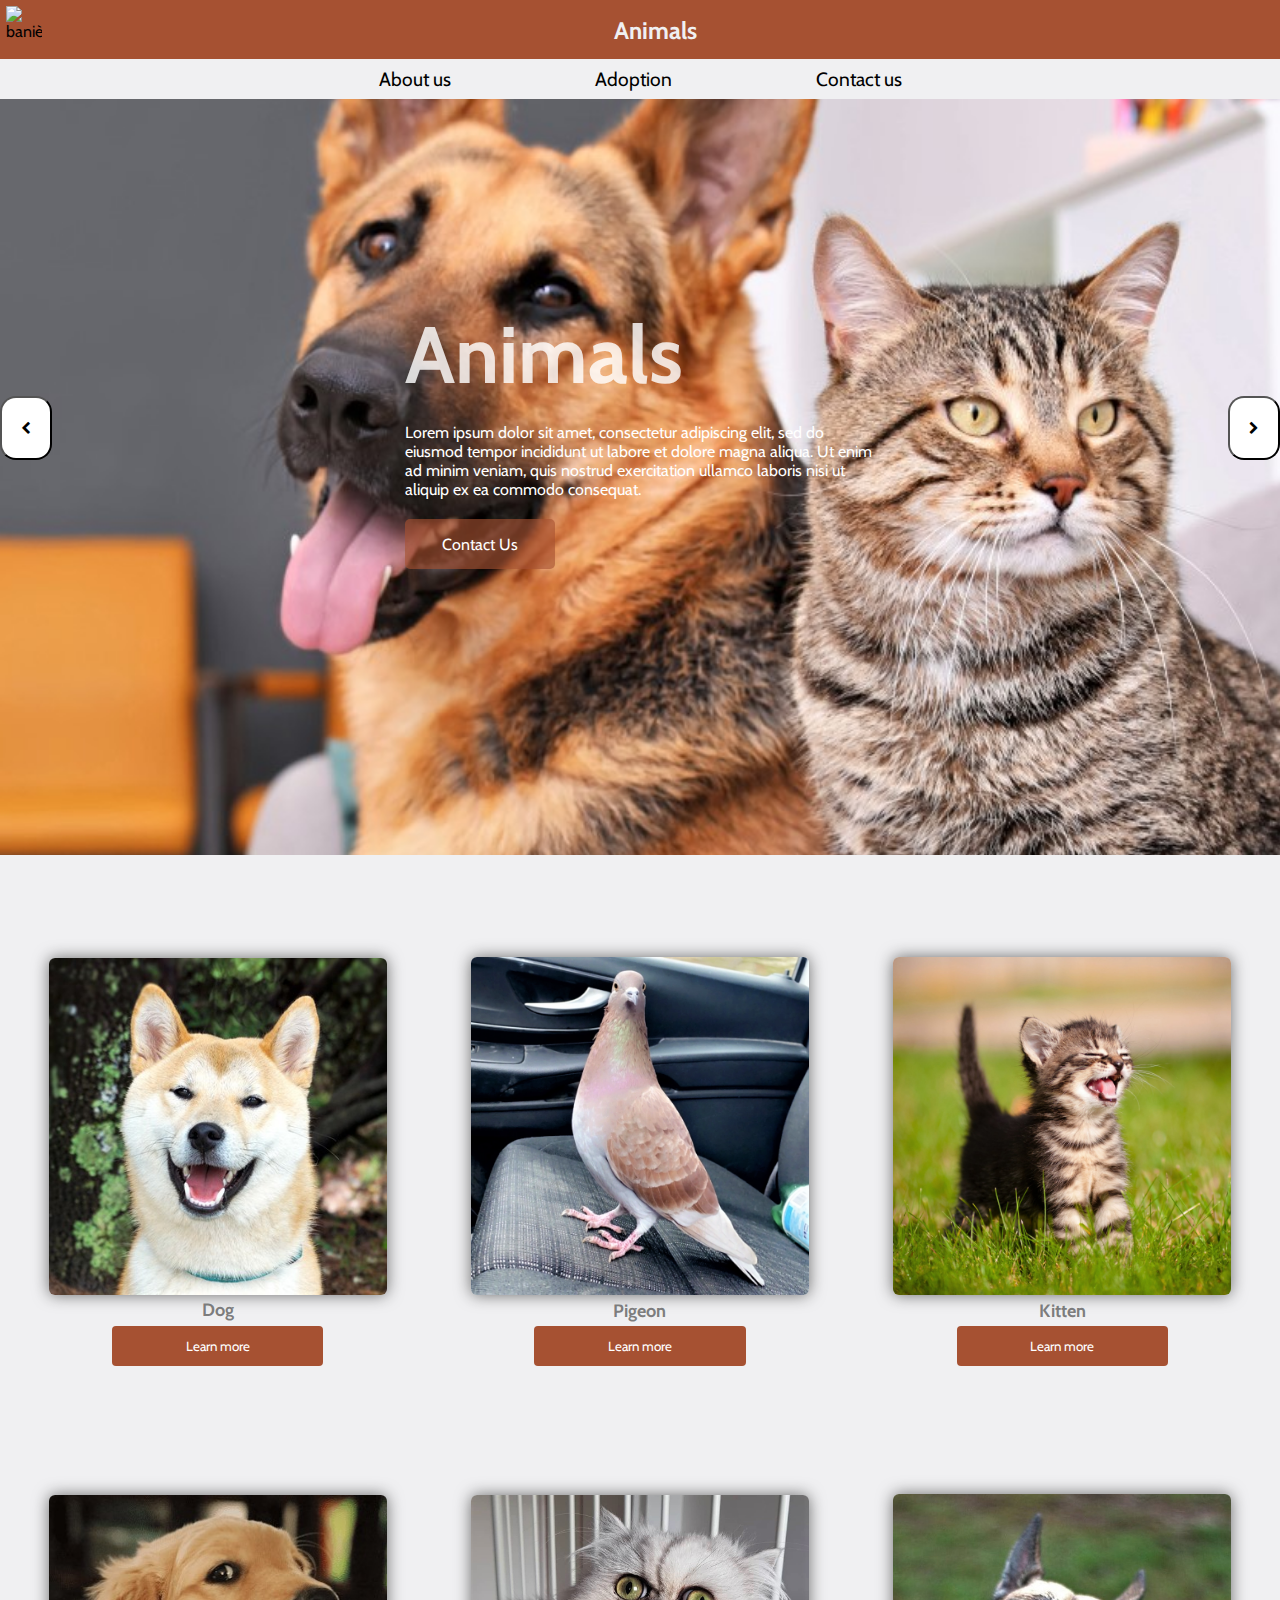
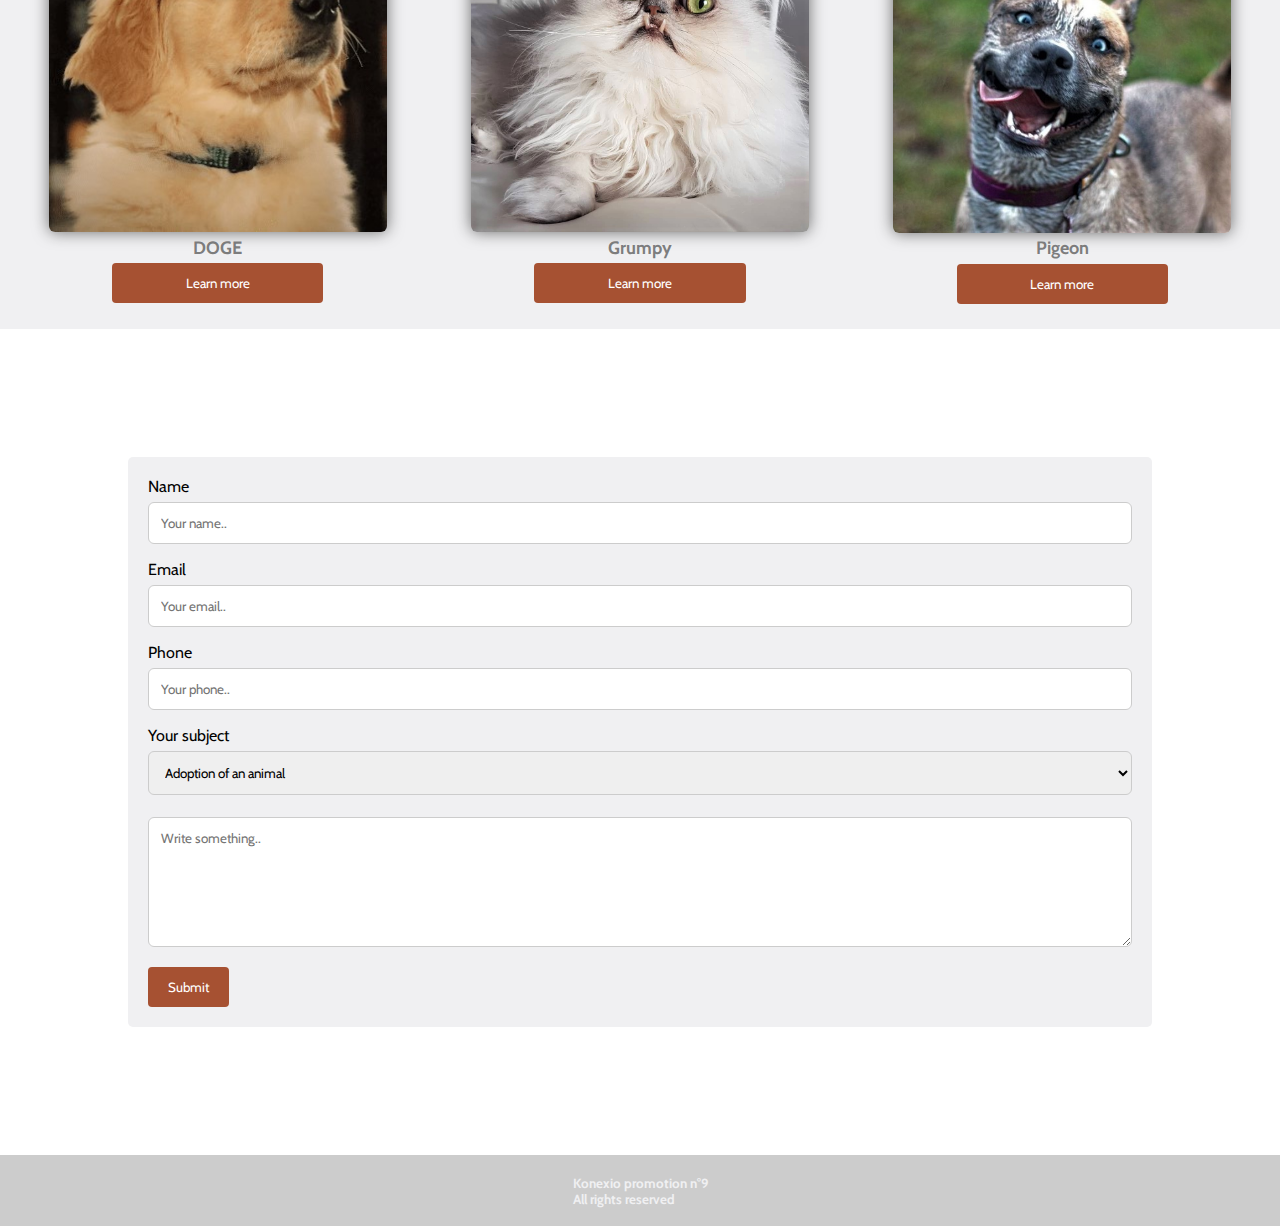
==== commit d335bf91: "Make corrections to caroussel, navbar and styling" ====
--- a/index.html
+++ b/index.html
@@ -2,146 +2,124 @@
 <html lang="en">
 
 
-  <!--baniere-->
-  <section class="caroussel-container">
-    <button id="right"></button>
-    <!-- <button class="btn-caroussel">
-      <i class="fa-sharp fa-solid fa-chevron-left"></i>
-    </button> -->
-    <div id="first">
-  <head>
-    <meta charset="UTF-8" />
-    <meta http-equiv="X-UA-Compatible" content="IE=edge" />
-    <meta name="viewport" content="width=device-width, initial-scale=1.0" />
-    <title>Site Animaux</title>
-    <link rel="stylesheet" href="./main.css" />
-    <link rel="preconnect" href="https://fonts.googleapis.com" />
-    <link rel="preconnect" href="https://fonts.gstatic.com" crossorigin />
-    <link
-      href="https://fonts.googleapis.com/css2?family=Cabin&display=swap"
-      rel="stylesheet"
-    />
-   
-  </head>
+<!--baniere-->
 
-  <body>
+<head>
+  <meta charset="UTF-8" />
+  <meta http-equiv="X-UA-Compatible" content="IE=edge" />
+  <meta name="viewport" content="width=device-width, initial-scale=1.0" />
+  <title>Site Animaux</title>
+  <link rel="stylesheet" href="./main.css" />
+  <link rel="preconnect" href="https://fonts.googleapis.com" />
+  <link rel="preconnect" href="https://fonts.gstatic.com" crossorigin />
+  <link href="https://fonts.googleapis.com/css2?family=Cabin&display=swap" rel="stylesheet" />
+  <link rel="stylesheet" href="https://cdnjs.cloudflare.com/ajax/libs/font-awesome/4.7.0/css/font-awesome.min.css">
 
-    <header>
-      <img
-      src="https://github.com/klein9/SiteAnimaux/blob/main/icone.png?raw=true"
-      class="logo flexbox"
-      alt="banière chat et chien berger allemand"
-    />
+</head>
+
+<body>
+
+  <header>
+    <img src="https://github.com/klein9/SiteAnimaux/blob/main/icone.png?raw=true" class="logo flexbox"
+      alt="banière chat et chien berger allemand" />
     <h1><a class="clickable">Animals</a></h1>
-
-    </header>
-    <!-- <nav class="mobile_menu">
-      <div class="menu">
-        <button type="button" class="menu_button"><img class="btn_image" src="img/menu.png" alt="icone du menu"><img class="btn_cross" src="img/cross.svg" alt="icone de la fermeture du menu"></button>
-      </div>  
-      <div class="menu_items">
-        <a>About us</a>
-        <a>Adoption</a>
-        <a>Contact us</a>
-      </div>   
-    </nav> -->
     <nav class="desktop_menu">
       <a>About us</a>
       <a>Adoption</a>
       <a>Contact us</a>
     </nav>
+  </header>
 
+  <main>
     <!--baniere-->
-  <section class="caroussel-container">
-    <button id="right"></button>
-    <!-- <button class="btn-caroussel">
-      <i class="fa-sharp fa-solid fa-chevron-left"></i>
-    </button> -->
-    <div id="first">
-      <div class="presentation">
-        <h2>Animals</h2>
-        <p>
-          Lorem ipsum dolor sit amet, consectetur adipiscing elit, sed do
-          eiusmod tempor incididunt ut labore et dolore magna aliqua. Ut enim ad
-          minim veniam, quis nostrud exercitation ullamco laboris nisi ut
-          aliquip ex ea commodo consequat.
-        </p>
-        <div class="button">Contact Us</div>
+    <section class="caroussel-container">
+      <div class="container">
+        <button id="left"><i class="fa fa-chevron-left" aria-hidden="true"></i></button>
+        <div id="first">
+          <div class="presentation">
+            <h2>Animals</h2>
+            <p>
+              Lorem ipsum dolor sit amet, consectetur adipiscing elit, sed do
+              eiusmod tempor incididunt ut labore et dolore magna aliqua. Ut enim ad
+              minim veniam, quis nostrud exercitation ullamco laboris nisi ut
+              aliquip ex ea commodo consequat.
+            </p>
+            <div class="button">Contact Us</div>
+          </div>
+        </div>
+        <button id="right"><i class="fa fa-chevron-right" aria-hidden="true"></i></button>
       </div>
+    </section>
+
+    <div class="animals">
+      <article class="box">
+        <img src="./img/cards/akita.jpg" class="pics ombres" alt="Chien Akita Inu nounours" />
+        <h2>Dog</h2>
+        <input type="button" value="Learn more" class="learnmore" />
+      </article>
+      <article class="box">
+        <img src="./img/cards/pigeon.png" class="pics ombres" alt="Pigeon roux domestique sur un siège de voiture" />
+        <h2>Pigeon</h2>
+        <input type="button" value="Learn more" class="learnmore" />
+      </article>
+      <article class="box">
+        <img src="./img/cards/chaton.jpeg" class="pics ombres" alt="Chaton geulard qui miaule" />
+        <h2>Kitten</h2>
+        <input type="button" value="Learn more" class="learnmore" />
+      </article>
+      <article class="box">
+        <img src="./img/cards/chiot.jpg" class="pics ombres" alt="Chiot Labrador||Golden Retriever regard en coin" />
+        <h2>DOGE</h2>
+        <input type="button" value="Learn more" class="learnmore" />
+      </article>
+      <article class="box">
+        <img src="./img/cards/grumpy.jpg" class="pics ombres" alt="Le plus beau chat du monde" />
+        <h2>Grumpy</h2>
+        <input type="button" value="Learn more" class="learnmore" />
+      </article>
+      <article class="box">
+        <img src="./img/cards/staff_husky.jpg" class="pics ombres"
+          alt="Croisé staff staffy Stafford terrier avec husky" />
+        <h2>Pigeon</h2>
+        <input type="button" value="Learn more" class="learnmore" />
+      </article>
     </div>
-    <button id="left"></button>
-    <!-- <button class="btn-caroussel">
-      <i class="fa-sharp fa-solid fa-chevron-right"></i>
-    </button> -->
-  </section>
 
-  <div class="animals">
-    <article class="box">
-      <img src="./img/cards/akita.jpg" class="pics ombres" alt="Chien Akita Inu nounours" />
-      <h2>Dog</h2>
-      <input type="button" value="Learn more" class="learnmore" />
-    </article>
-    <article class="box">
-      <img src="./img/cards/pigeon.png" class="pics ombres" alt="Pigeon roux domestique sur un siège de voiture" />
-      <h2>Pigeon</h2>
-      <input type="button" value="Learn more" class="learnmore" />
-    </article>
-    <article class="box">
-      <img src="./img/cards/chaton.jpeg" class="pics ombres" alt="Chaton geulard qui miaule" />
-      <h2>Kitten</h2>
-      <input type="button" value="Learn more" class="learnmore" />
-    </article>
-    <article class="box">
-      <img src="./img/cards/chiot.jpg" class="pics ombres" alt="Chiot Labrador||Golden Retriever regard en coin" />
-      <h2>DOGE</h2>
-      <input type="button" value="Learn more" class="learnmore" />
-    </article>
-    <article class="box">
-      <img src="./img/cards/grumpy.jpg" class="pics ombres" alt="Le plus beau chat du monde" />
-      <h2>Grumpy</h2>
-      <input type="button" value="Learn more" class="learnmore" />
-    </article>
-    <article class="box">
-      <img src="./img/cards/staff_husky.jpg" class="pics ombres"
-        alt="Croisé staff staffy Stafford terrier avec husky" />
-      <h2>Pigeon</h2>
-      <input type="button" value="Learn more" class="learnmore" />
-    </article>
-  </div>
+    <div id="contactform">
+      <form>
+        <label for="name">Name</label>
+        <input type="text" id="name" name="name" placeholder="Your name.." />
 
-  <div id="contactform">
-    <form>
-      <label for="name">Name</label>
-      <input type="text" id="name" name="name" placeholder="Your name.." />
+        <label for="email">Email</label>
+        <input type="text" id="email" name="email" placeholder="Your email.." />
 
-      <label for="email">Email</label>
-      <input type="text" id="email" name="email" placeholder="Your email.." />
+        <label for="phone">Phone</label>
+        <input type="text" id="phone" name="phone" placeholder="Your phone.." />
 
-      <label for="phone">Phone</label>
-      <input type="text" id="phone" name="phone" placeholder="Your phone.." />
-
-      <label for="choice">Your subject</label>
-      <select id="choice" name="choice">
-        <option value="adoption">Adoption of an animal</option>
-        <option value="contribute">Contributions</option>
-        <option value="other">Other matters</option>
-      </select>
-
-      
-<label for="subject"></label>
-<textarea id="subject" name="subject" placeholder="Write something.." style="height: 130px"></textarea>
-
-<input type="button" value="Submit" />
+        <label for="choice">Your subject</label>
+        <select id="choice" name="choice">
+          <option value="adoption">Adoption of an animal</option>
+          <option value="contribute">Contributions</option>
+          <option value="other">Other matters</option>
+        </select>
+        <label for="subject"></label>
+        <textarea id="subject" name="subject" placeholder="Write something.." style="height: 130px"></textarea>
+        <input type="button" value="Submit" />
       </form>
     </div>
-    <footer>
-      <h5>
-        Konexio promotion n°9 <br />
-        Vidar, Klein et Gwendal <br />
-        All rights reserved
-      </h5>
-    </footer>
-    <script src="./menuBurger.js"/>
-     <script src="script.js"></script>
-  </body>
-</html>
+  </main>
+
+  <footer>
+    <h5>
+      Konexio promotion n°9
+      <br />
+      All rights reserved
+    </h5>
+  </footer>
+
+  <script src="./menuBurger.js"></script>
+  <script src="script.js"></script>
+
+</body>
+
+</html>--- a/main.css
+++ b/main.css
@@ -7,28 +7,22 @@
   overflow-x: hidden;
 }
 
-.row {
-  width: 100%;
-  display: flex;
-  flex-direction: row;
+.caroussel-container {
+  width: 100vw;
+  /*parallax*/
+  background-attachment: fixed;
+  background-position: center;
+  background-repeat: no-repeat;
+  background-size: cover;
+}
+
+.container {
+  display: flex;
   align-items: center;
-}
-
-.caroussel-container {
-  display: flex;
-  align-content: center;
-  /* background: url(./img/Baniere/slide0.jpeg); */
-    /*parallax*/
-    background-attachment: fixed;
-    background-position: center;
-    background-repeat: no-repeat;
-    background-size: cover;
-    transition-duration: 2s;
+  justify-content: space-between;
 }
 
 .btn-caroussel {
-  top: 0;
-  bottom: 0;
   margin: auto;
   height: 4rem;
   background-color: white;
@@ -37,19 +31,10 @@
   font-size: 3rem;
   padding: 0;
   cursor: pointer;
-  /* opacity: 0.5; */
-  /* transition: opacity 100ms */
-}
-
-.btn-caroussel:last-child {
-  position: relative;
-  left: -5px;
-}
+}
+
+
 #right {
-  position: absolute;
-  top: 50%;
-  right: 9rem;
-  transform: translate(-50%, -50%);
   background-color: white;
   z-index: 2;
   width: 4rem;
@@ -57,50 +42,22 @@
   border-radius: 1rem;
   cursor: pointer;
 }
+
 #right:hover,
 #left:hover {
-  background-color: rebeccapurple;
-}
+  background-color: #a65132d8;
+}
+
 #left {
-  position: absolute;
-  top: 50%;
-  left: 10rem;
-  transform: translate(50%, -50%);
   z-index: 2;
   background-color: white;
   width: 4rem;
   height: 4rem;
   border-radius: 1rem;
   cursor: pointer;
-  transition: 0.5;
-}
-
-#right::before {
-  position: absolute;
-  content: "";
-  top: 35%;
-  right: 40%;
-  width: calc(4rem / 4);
-  height: calc(4rem / 4);
-  border-top: 5px solid black;
-  border-right: 5px solid black;
-  transform: rotate(50deg);
-}
-
- #left::before {
-  position: absolute;
-  content: "";
-  top: 35%;
-  left: 40%;
-  width: calc(4rem / 4);
-  height: calc(4rem / 4);
-  border-top: 5px solid black;
-  border-right: 5px solid black;
-
-  transform: rotate(230deg);
-}
-
-/* backggound picture + effet parallax*/
+}
+
+
 #first {
   height: 95vh;
   display: flex;
@@ -108,17 +65,12 @@
   flex-direction: column;
   align-items: center;
   justify-content: center;
-  /* background: url(img/Baniere/slide0.jpeg); */
   color: white;
-  width: 100vw;
-  /*parallax*/
-  
 }
 
 
 .ombres {
   box-shadow: 0 0 1em rgb(106, 106, 106);
-  /* ombres diffuses et rayon de flou */
 }
 
 /* Container for everithing on the background picture */
@@ -261,9 +213,21 @@
   width: 2.25em;
   float: left;
 }
-  header h1 {
+
+header {
+  position: fixed;
+  background-color: #f0f0f2;
+  width: 100vw;
+  height: 3.7rem;
+  background-color: #a65132;
+}
+
+header h1 {
   font-size: 1.5rem;
   text-align: center;
+  margin: 0 auto;
+  color: #f0f0f2;
+  padding: 1rem;
 }
 
 /*Media Queries Touchscreen||Laptop*/
@@ -272,67 +236,97 @@
     /* Section Animals */
     flex-direction: column;
   }
+
   .box {
     /* Each section of pictures with the text under */
     width: 100%;
   }
+
   .presentation {
     width: 60%;
   }
+
   h2 {
     font-size: 4em;
   }
-  #first {
-    size: auto;
-  }
 
   /*navbar en mobile */
+  .mobile_menu {
+    position: fixed;
+    right: 0px;
+  }
+
   .menu {
-  margin: 0.5rem;
-  }
+    margin: 0.5rem;
+  }
+
   .menu_button {
     float: right;
   }
-  .btn_image, .btn_cross {
+
+  .btn_image,
+  .btn_cross {
     padding: 0.2em;
     width: 1.30em;
   }
+
   .btn_cross {
     display: none;
   }
+
   .menu_items {
     position: absolute;
     right: 3em;
     float: right;
     flex-direction: column;
-    width: 50vh;
-    background-color:#f0f0f2;
+    width: 75vw;
+    background-color: #f0f0f2;
     border: solid 1px #ccc;
     display: none;
   }
+
   .menu_items a {
     padding: 2rem;
     font-size: 1.2rem;
     border-bottom: solid 1px #ccc;
   }
+
   .menu_items a:hover {
     color: #f29849;
     border-bottom: 2px solid #f2ad85;
   }
+
   .menu_items a:last-child {
     border-bottom: none;
   }
+
   .desktop_menu {
     display: none;
   }
 }
 
 @media screen and (min-width: 600px) {
-  .desktop_menu{
+  .desktop_menu {
     display: flex;
     flex-direction: row;
-    justify-content: space-around;
-  }
+    justify-content: center;
+    position: fixed;
+    background-color: #f0f0f2;
+    width: 100vw;
+    top: 3.7rem;
+  }
+
+  .desktop_menu a {
+    padding: 0.5rem;
+    font-size: 1.2rem;
+    margin: 0 5%;
+  }
+
+  .desktop_menu a:hover {
+    color: #f29849;
+    border-bottom: 2px solid #f2ad85;
+  }
+
   .mobile_menu {
     display: none;
   }
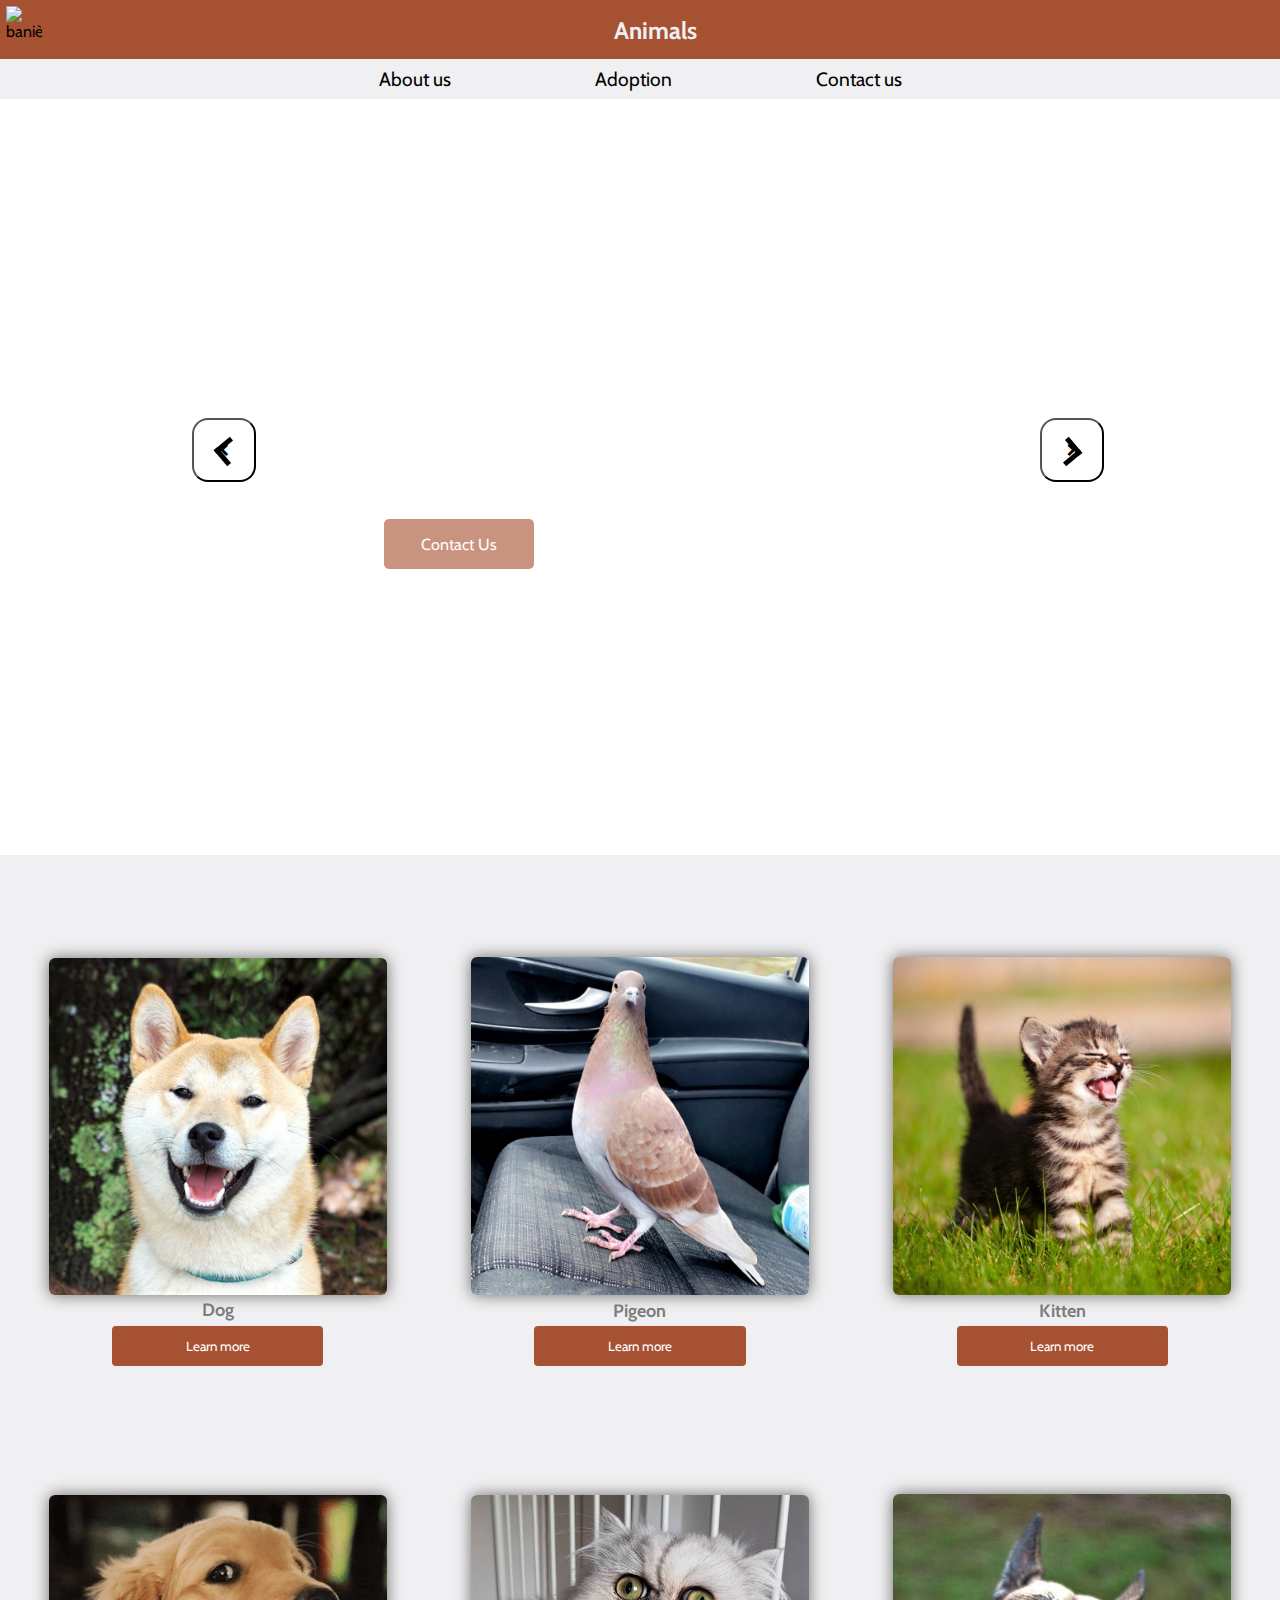
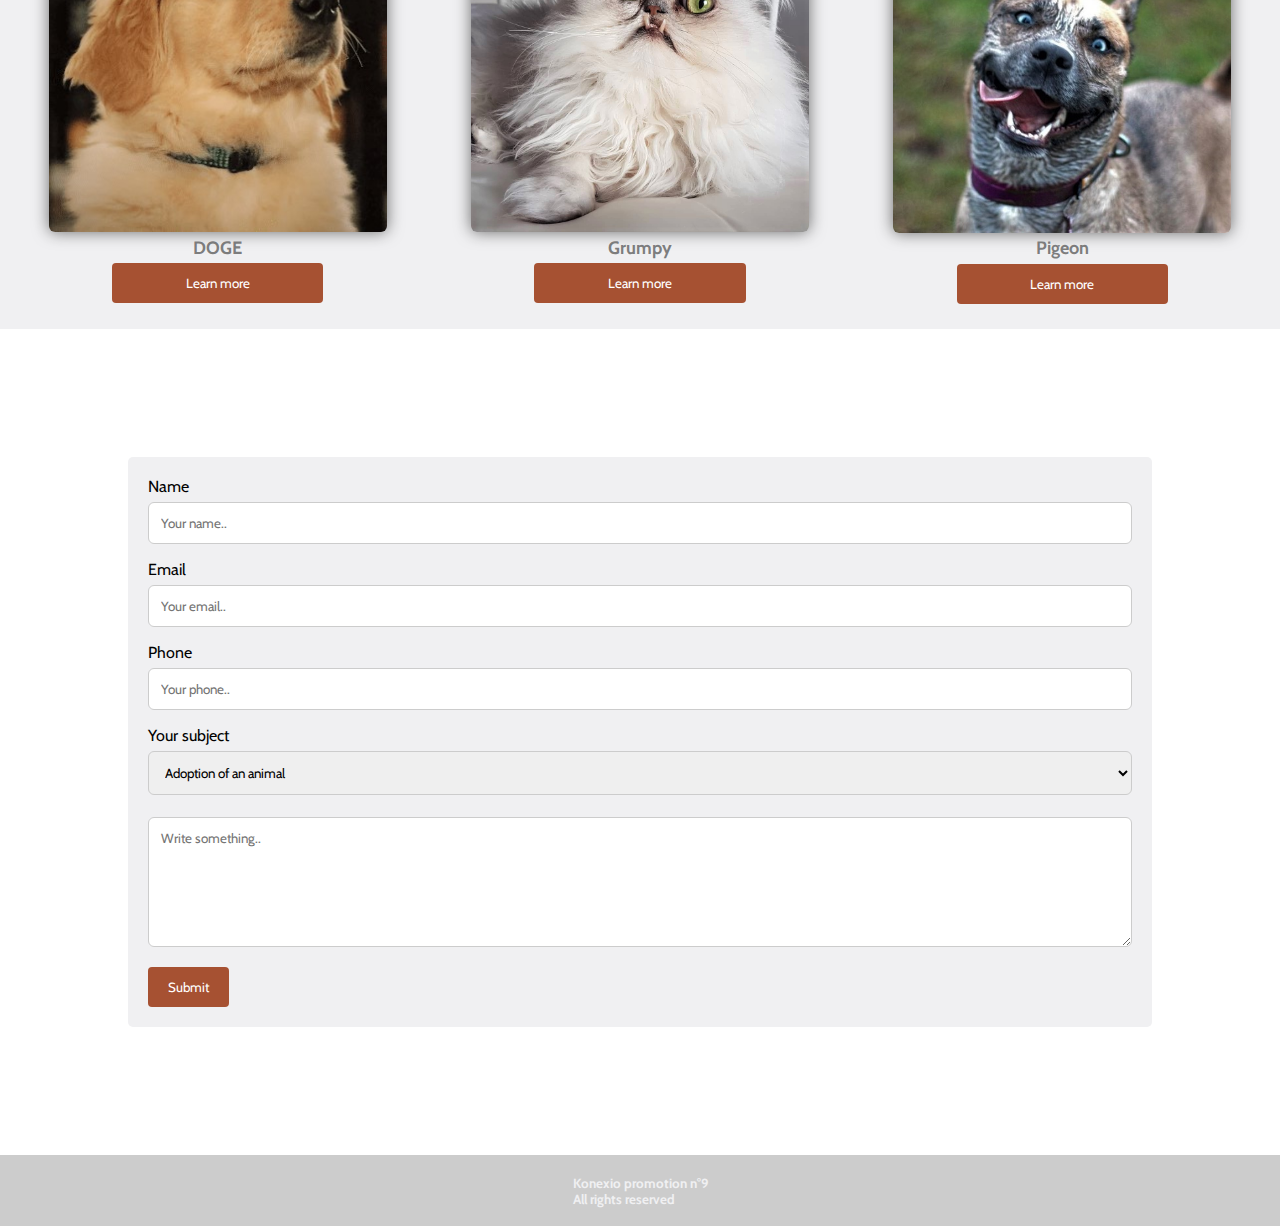
==== commit ccfce7b9: "Merge pull request #5 from Mario-dev-42/gb" ====
--- a/index.html
+++ b/index.html
@@ -1,8 +1,5 @@
 <!DOCTYPE html>
 <html lang="en">
-
-
-<!--baniere-->
 
 <head>
   <meta charset="UTF-8" />
@@ -29,7 +26,7 @@
       <a>Contact us</a>
     </nav>
   </header>
-
+  
   <main>
     <!--baniere-->
     <section class="caroussel-container">
@@ -51,75 +48,75 @@
       </div>
     </section>
 
-    <div class="animals">
-      <article class="box">
-        <img src="./img/cards/akita.jpg" class="pics ombres" alt="Chien Akita Inu nounours" />
-        <h2>Dog</h2>
-        <input type="button" value="Learn more" class="learnmore" />
-      </article>
-      <article class="box">
-        <img src="./img/cards/pigeon.png" class="pics ombres" alt="Pigeon roux domestique sur un siège de voiture" />
-        <h2>Pigeon</h2>
-        <input type="button" value="Learn more" class="learnmore" />
-      </article>
-      <article class="box">
-        <img src="./img/cards/chaton.jpeg" class="pics ombres" alt="Chaton geulard qui miaule" />
-        <h2>Kitten</h2>
-        <input type="button" value="Learn more" class="learnmore" />
-      </article>
-      <article class="box">
-        <img src="./img/cards/chiot.jpg" class="pics ombres" alt="Chiot Labrador||Golden Retriever regard en coin" />
-        <h2>DOGE</h2>
-        <input type="button" value="Learn more" class="learnmore" />
-      </article>
-      <article class="box">
-        <img src="./img/cards/grumpy.jpg" class="pics ombres" alt="Le plus beau chat du monde" />
-        <h2>Grumpy</h2>
-        <input type="button" value="Learn more" class="learnmore" />
-      </article>
-      <article class="box">
-        <img src="./img/cards/staff_husky.jpg" class="pics ombres"
-          alt="Croisé staff staffy Stafford terrier avec husky" />
-        <h2>Pigeon</h2>
-        <input type="button" value="Learn more" class="learnmore" />
-      </article>
-    </div>
+  <div class="animals">
+    <article class="box">
+      <img src="./img/cards/akita.jpg" class="pics ombres" alt="Chien Akita Inu nounours" />
+      <h2>Dog</h2>
+      <input type="button" value="Learn more" class="learnmore" />
+    </article>
+    <article class="box">
+      <img src="./img/cards/pigeon.png" class="pics ombres" alt="Pigeon roux domestique sur un siège de voiture" />
+      <h2>Pigeon</h2>
+      <input type="button" value="Learn more" class="learnmore" />
+    </article>
+    <article class="box">
+      <img src="./img/cards/chaton.jpeg" class="pics ombres" alt="Chaton geulard qui miaule" />
+      <h2>Kitten</h2>
+      <input type="button" value="Learn more" class="learnmore" />
+    </article>
+    <article class="box">
+      <img src="./img/cards/chiot.jpg" class="pics ombres" alt="Chiot Labrador||Golden Retriever regard en coin" />
+      <h2>DOGE</h2>
+      <input type="button" value="Learn more" class="learnmore" />
+    </article>
+    <article class="box">
+      <img src="./img/cards/grumpy.jpg" class="pics ombres" alt="Le plus beau chat du monde" />
+      <h2>Grumpy</h2>
+      <input type="button" value="Learn more" class="learnmore" />
+    </article>
+    <article class="box">
+      <img src="./img/cards/staff_husky.jpg" class="pics ombres"
+        alt="Croisé staff staffy Stafford terrier avec husky" />
+      <h2>Pigeon</h2>
+      <input type="button" value="Learn more" class="learnmore" />
+    </article>
+  </div>
 
-    <div id="contactform">
-      <form>
-        <label for="name">Name</label>
-        <input type="text" id="name" name="name" placeholder="Your name.." />
+  <div id="contactform">
+    <form>
+      <label for="name">Name</label>
+      <input type="text" id="name" name="name" placeholder="Your name.." />
 
-        <label for="email">Email</label>
-        <input type="text" id="email" name="email" placeholder="Your email.." />
+      <label for="email">Email</label>
+      <input type="text" id="email" name="email" placeholder="Your email.." />
 
-        <label for="phone">Phone</label>
-        <input type="text" id="phone" name="phone" placeholder="Your phone.." />
+      <label for="phone">Phone</label>
+      <input type="text" id="phone" name="phone" placeholder="Your phone.." />
+      <label for="choice">Your subject</label>
+      <select id="choice" name="choice">
+        <option value="adoption">Adoption of an animal</option>
+        <option value="contribute">Contributions</option>
+        <option value="other">Other matters</option>
+      </select>
+      <label for="subject"></label>
+      <textarea id="subject" name="subject" placeholder="Write something.." style="height: 130px"></textarea>
+      <input type="button" value="Submit" />
+    </form>
+  </div>
+</main>
 
-        <label for="choice">Your subject</label>
-        <select id="choice" name="choice">
-          <option value="adoption">Adoption of an animal</option>
-          <option value="contribute">Contributions</option>
-          <option value="other">Other matters</option>
-        </select>
-        <label for="subject"></label>
-        <textarea id="subject" name="subject" placeholder="Write something.." style="height: 130px"></textarea>
-        <input type="button" value="Submit" />
-      </form>
-    </div>
-  </main>
+<footer>
+  <h5>
+    Konexio promotion n°9
+    <br />
+    All rights reserved
+  </h5>
+</footer>
 
-  <footer>
-    <h5>
-      Konexio promotion n°9
-      <br />
-      All rights reserved
-    </h5>
-  </footer>
-
-  <script src="./menuBurger.js"></script>
-  <script src="script.js"></script>
+<script src="./menuBurger.js"></script>
+<script src="script.js"></script>
 
 </body>
 
-</html>+</html>
+
--- a/main.css
+++ b/main.css
@@ -57,6 +57,91 @@
   cursor: pointer;
 }
 
+.caroussel-container {
+  display: flex;
+  align-content: center;
+  /* background: url(./img/Baniere/slide0.jpeg); */
+    /*parallax*/
+    background-attachment: fixed;
+    background-position: center;
+    background-repeat: no-repeat;
+    background-size: cover;
+    transition-duration: 2s;
+}
+
+.btn-caroussel {
+  top: 0;
+  bottom: 0;
+  margin: auto;
+  height: 4rem;
+  background-color: white;
+  border: none;
+  width: 2rem;
+  font-size: 3rem;
+  padding: 0;
+  cursor: pointer;
+  /* opacity: 0.5; */
+  /* transition: opacity 100ms */
+}
+
+.btn-caroussel:last-child {
+  position: relative;
+  left: -5px;
+}
+#right {
+  position: absolute;
+  top: 50%;
+  right: 9rem;
+  transform: translate(-50%, -50%);
+  background-color: white;
+  z-index: 2;
+  width: 4rem;
+  height: 4rem;
+  border-radius: 1rem;
+  cursor: pointer;
+}
+#right:hover,
+#left:hover {
+  background-color: rebeccapurple;
+}
+#left {
+  position: absolute;
+  top: 50%;
+  left: 10rem;
+  transform: translate(50%, -50%);
+  z-index: 2;
+  background-color: white;
+  width: 4rem;
+  height: 4rem;
+  border-radius: 1rem;
+  cursor: pointer;
+  transition: 0.5;
+}
+
+#right::before {
+  position: absolute;
+  content: "";
+  top: 35%;
+  right: 40%;
+  width: calc(4rem / 4);
+  height: calc(4rem / 4);
+  border-top: 5px solid black;
+  border-right: 5px solid black;
+  transform: rotate(50deg);
+}
+
+ #left::before {
+  position: absolute;
+  content: "";
+  top: 35%;
+  left: 40%;
+  width: calc(4rem / 4);
+  height: calc(4rem / 4);
+  border-top: 5px solid black;
+  border-right: 5px solid black;
+
+  transform: rotate(230deg);
+}
 
 #first {
   height: 95vh;
@@ -66,6 +151,7 @@
   align-items: center;
   justify-content: center;
   color: white;
+
 }
 
 
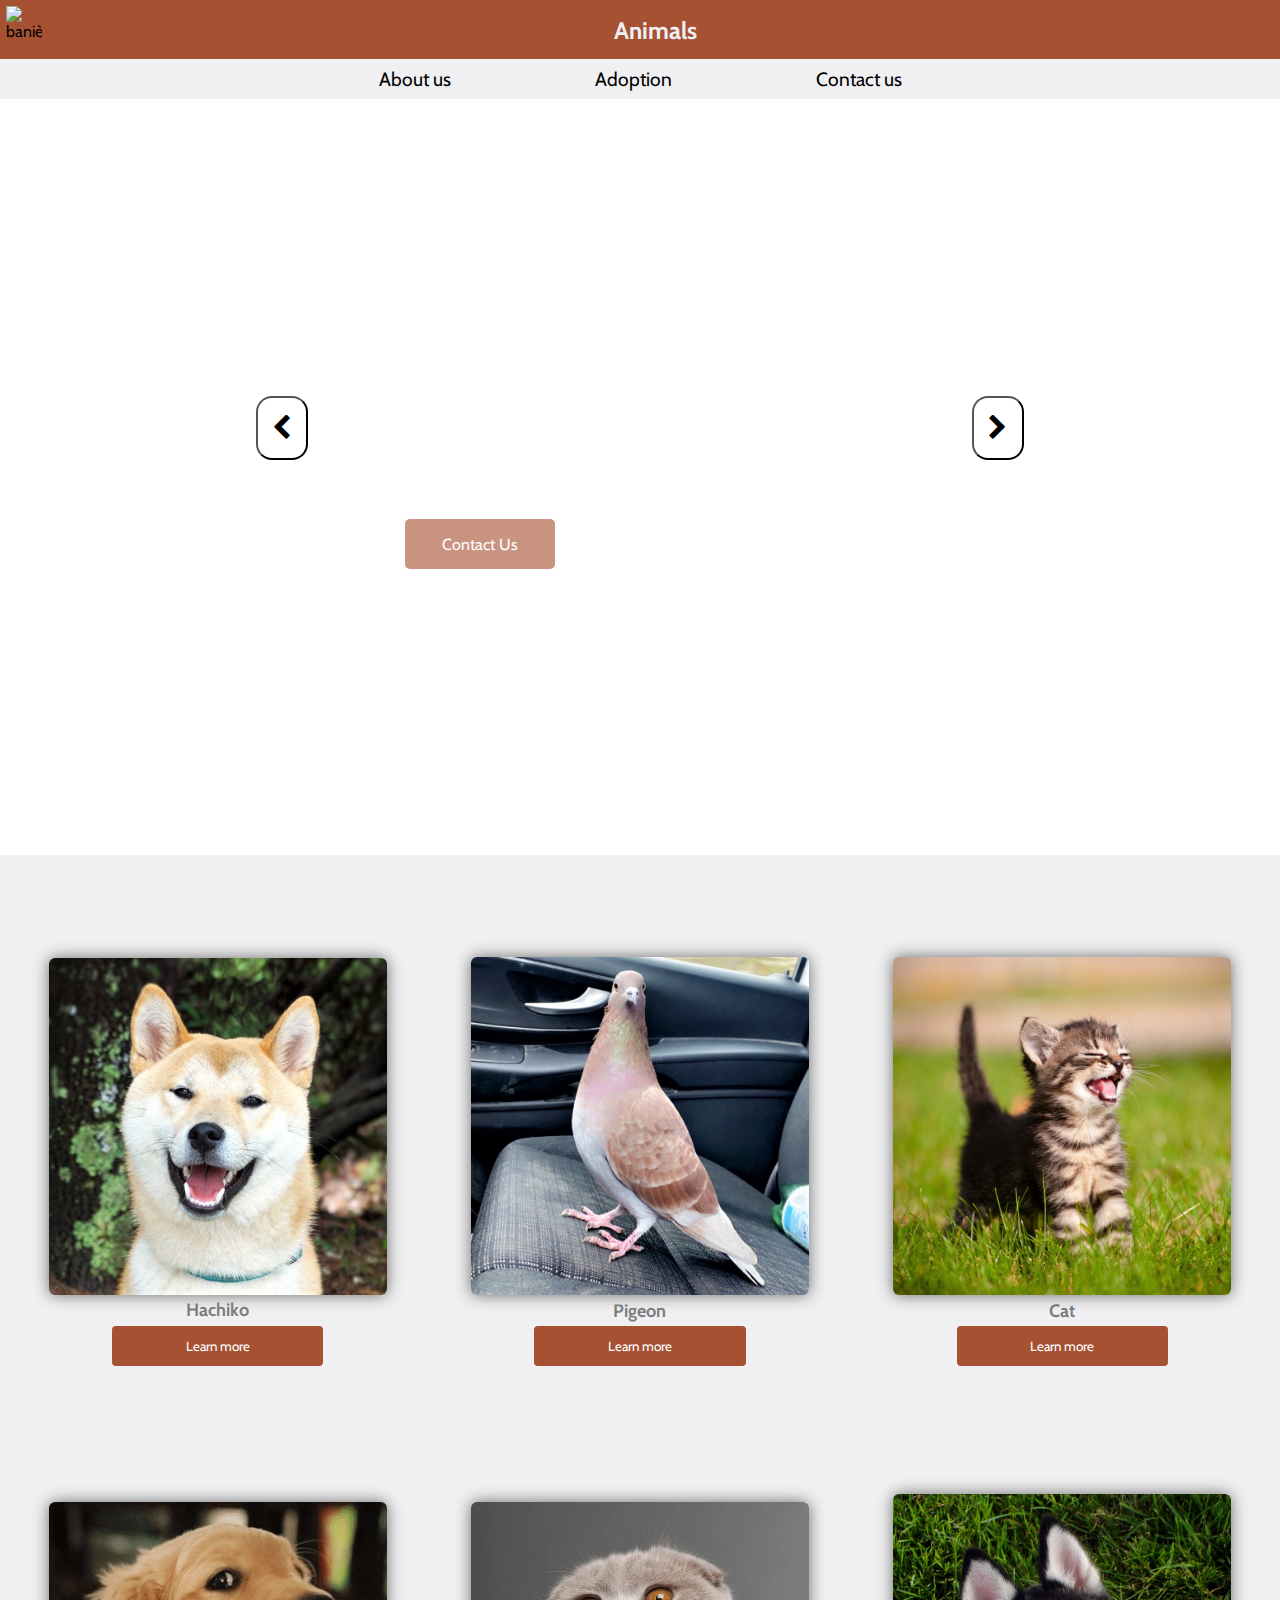
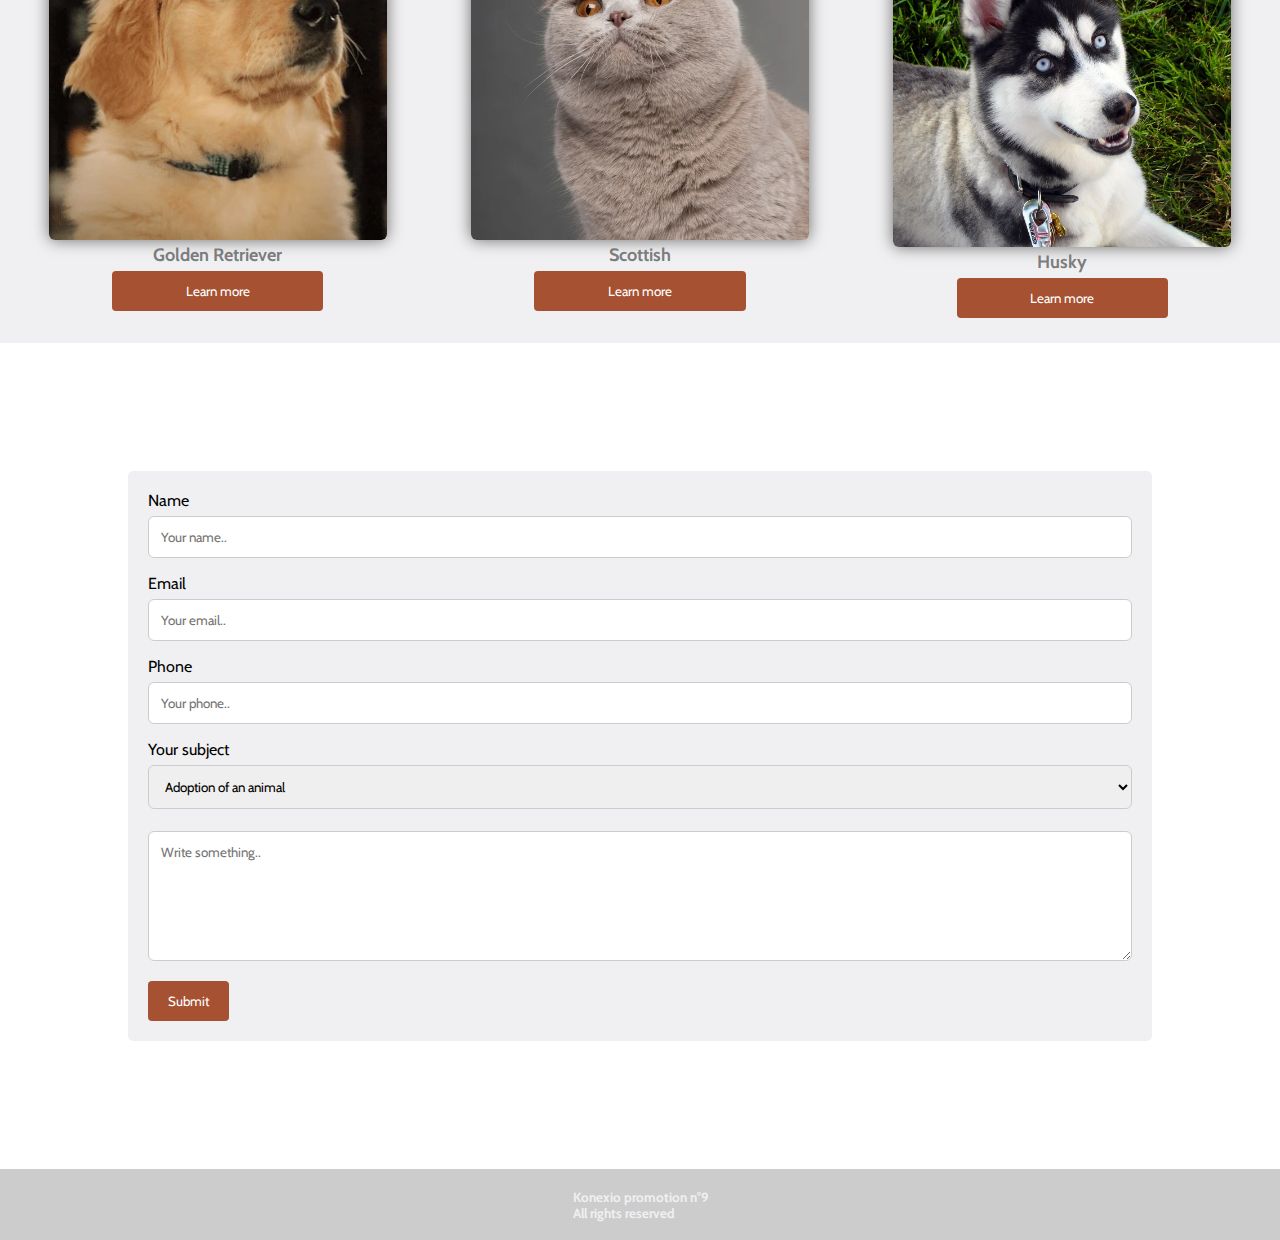
==== commit 0908dec3: "Merge pull request #7 from Mario-dev-42/dby" ====
--- a/index.html
+++ b/index.html
@@ -1,6 +1,6 @@
 <!DOCTYPE html>
 <html lang="en">
-
+  
 <head>
   <meta charset="UTF-8" />
   <meta http-equiv="X-UA-Compatible" content="IE=edge" />
@@ -11,7 +11,6 @@
   <link rel="preconnect" href="https://fonts.gstatic.com" crossorigin />
   <link href="https://fonts.googleapis.com/css2?family=Cabin&display=swap" rel="stylesheet" />
   <link rel="stylesheet" href="https://cdnjs.cloudflare.com/ajax/libs/font-awesome/4.7.0/css/font-awesome.min.css">
-
 </head>
 
 <body>
@@ -47,40 +46,99 @@
         <button id="right"><i class="fa fa-chevron-right" aria-hidden="true"></i></button>
       </div>
     </section>
-
-  <div class="animals">
-    <article class="box">
-      <img src="./img/cards/akita.jpg" class="pics ombres" alt="Chien Akita Inu nounours" />
-      <h2>Dog</h2>
-      <input type="button" value="Learn more" class="learnmore" />
-    </article>
-    <article class="box">
-      <img src="./img/cards/pigeon.png" class="pics ombres" alt="Pigeon roux domestique sur un siège de voiture" />
-      <h2>Pigeon</h2>
-      <input type="button" value="Learn more" class="learnmore" />
-    </article>
-    <article class="box">
-      <img src="./img/cards/chaton.jpeg" class="pics ombres" alt="Chaton geulard qui miaule" />
-      <h2>Kitten</h2>
-      <input type="button" value="Learn more" class="learnmore" />
-    </article>
-    <article class="box">
-      <img src="./img/cards/chiot.jpg" class="pics ombres" alt="Chiot Labrador||Golden Retriever regard en coin" />
-      <h2>DOGE</h2>
-      <input type="button" value="Learn more" class="learnmore" />
-    </article>
-    <article class="box">
-      <img src="./img/cards/grumpy.jpg" class="pics ombres" alt="Le plus beau chat du monde" />
-      <h2>Grumpy</h2>
-      <input type="button" value="Learn more" class="learnmore" />
-    </article>
-    <article class="box">
-      <img src="./img/cards/staff_husky.jpg" class="pics ombres"
-        alt="Croisé staff staffy Stafford terrier avec husky" />
-      <h2>Pigeon</h2>
-      <input type="button" value="Learn more" class="learnmore" />
-    </article>
-  </div>
+    
+    <div class="animals" id="animals">
+      <article class="box">
+        <img
+          src="./img/cards/akita.jpg"
+          class="pics ombres"
+          alt="Chien Akita Inu nounours"
+        />
+        <h2>Hachiko</h2>
+        <input
+          id="buttonFiche"
+          type="button"
+          value="Learn more"
+          class="learnmore"
+          data-index="1"
+        />
+      </article>
+      <article class="box">
+        <img
+          src="./img/cards/pigeon.png"
+          class="pics ombres"
+          alt="Pigeon roux domestique sur un siège de voiture"
+        />
+        <h2>Pigeon</h2>
+        <input
+          id="buttonFiche"
+          type="button"
+          value="Learn more"
+          class="learnmore"
+          data-index="2"
+        />
+      </article>
+      <article class="box">
+        <img
+          src="./img/cards/chaton.jpeg"
+          class="pics ombres"
+          alt="Chaton geulard qui miaule"
+        />
+        <h2>Cat</h2>
+        <input
+          id="buttonFiche"
+          type="button"
+          value="Learn more"
+          class="learnmore"
+          data-index="3"
+        />
+      </article>
+      <article class="box">
+        <img
+          src="./img/cards/chiot.jpg"
+          class="pics ombres"
+          alt="Chiot Labrador||Golden Retriever regard en coin"
+        />
+        <h2>Golden Retriever</h2>
+        <input
+          id="buttonFiche"
+          type="button"
+          value="Learn more"
+          class="learnmore"
+          data-index="4"
+        />
+      </article>
+      <article class="box">
+        <img
+          src="./img/cards/scottishmain2.jpg"
+          class="pics ombres"
+          alt="Le plus beau chat du monde"
+        />
+        <h2>Scottish</h2>
+        <input
+          id="buttonFiche"
+          type="button"
+          value="Learn more"
+          class="learnmore"
+          data-index="5"
+        />
+      </article>
+      <article class="box">
+        <img
+          src="./img/cards/huskymain1.jpg"
+          class="pics ombres"
+          alt="Croisé staff staffy Stafford terrier avec husky"
+        />
+        <h2>Husky</h2>
+        <input
+          id="buttonFiche"
+          type="button"
+          value="Learn more"
+          class="learnmore"
+          data-index="6"
+        />
+      </article>
+    </div>
 
   <div id="contactform">
     <form>
@@ -115,8 +173,8 @@
 
 <script src="./menuBurger.js"></script>
 <script src="script.js"></script>
+<script src="index.js"></script>
 
 </body>
-
 </html>
 
--- a/main.css
+++ b/main.css
@@ -69,79 +69,34 @@
     transition-duration: 2s;
 }
 
-.btn-caroussel {
-  top: 0;
-  bottom: 0;
-  margin: auto;
-  height: 4rem;
-  background-color: white;
-  border: none;
-  width: 2rem;
-  font-size: 3rem;
-  padding: 0;
-  cursor: pointer;
-  /* opacity: 0.5; */
-  /* transition: opacity 100ms */
-}
-
-.btn-caroussel:last-child {
+#right {
+  background-color: white;
+  width: 4rem;
+  height: 4rem;
+  border-radius: 1rem;
+  cursor: pointer;
   position: relative;
-  left: -5px;
-}
-#right {
-  position: absolute;
-  top: 50%;
-  right: 9rem;
-  transform: translate(-50%, -50%);
-  background-color: white;
-  z-index: 2;
-  width: 4rem;
-  height: 4rem;
-  border-radius: 1rem;
-  cursor: pointer;
+  right: 13%;
 }
 #right:hover,
 #left:hover {
-  background-color: rebeccapurple;
+  background-color: #a65132;
 }
 #left {
-  position: absolute;
-  top: 50%;
-  left: 10rem;
-  transform: translate(50%, -50%);
-  z-index: 2;
   background-color: white;
   width: 4rem;
   height: 4rem;
   border-radius: 1rem;
   cursor: pointer;
-  transition: 0.5;
-}
-
-#right::before {
-  position: absolute;
-  content: "";
-  top: 35%;
-  right: 40%;
-  width: calc(4rem / 4);
-  height: calc(4rem / 4);
-  border-top: 5px solid black;
-  border-right: 5px solid black;
-  transform: rotate(50deg);
-}
-
- #left::before {
-  position: absolute;
-  content: "";
-  top: 35%;
-  left: 40%;
-  width: calc(4rem / 4);
-  height: calc(4rem / 4);
-  border-top: 5px solid black;
-  border-right: 5px solid black;
-
-  transform: rotate(230deg);
-}
+  position: relative;
+  left: 13%;
+}
+
+.fa {
+  transform: scale(2);
+}
+
+
 
 #first {
   height: 95vh;
@@ -302,6 +257,7 @@
 
 header {
   position: fixed;
+  z-index: 10;
   background-color: #f0f0f2;
   width: 100vw;
   height: 3.7rem;
@@ -416,4 +372,12 @@
   .mobile_menu {
     display: none;
   }
+  #right {
+    position: relative;
+    right: 20%;
+  }
+  #left {
+    position: relative;
+    left: 20%;
+  }
 }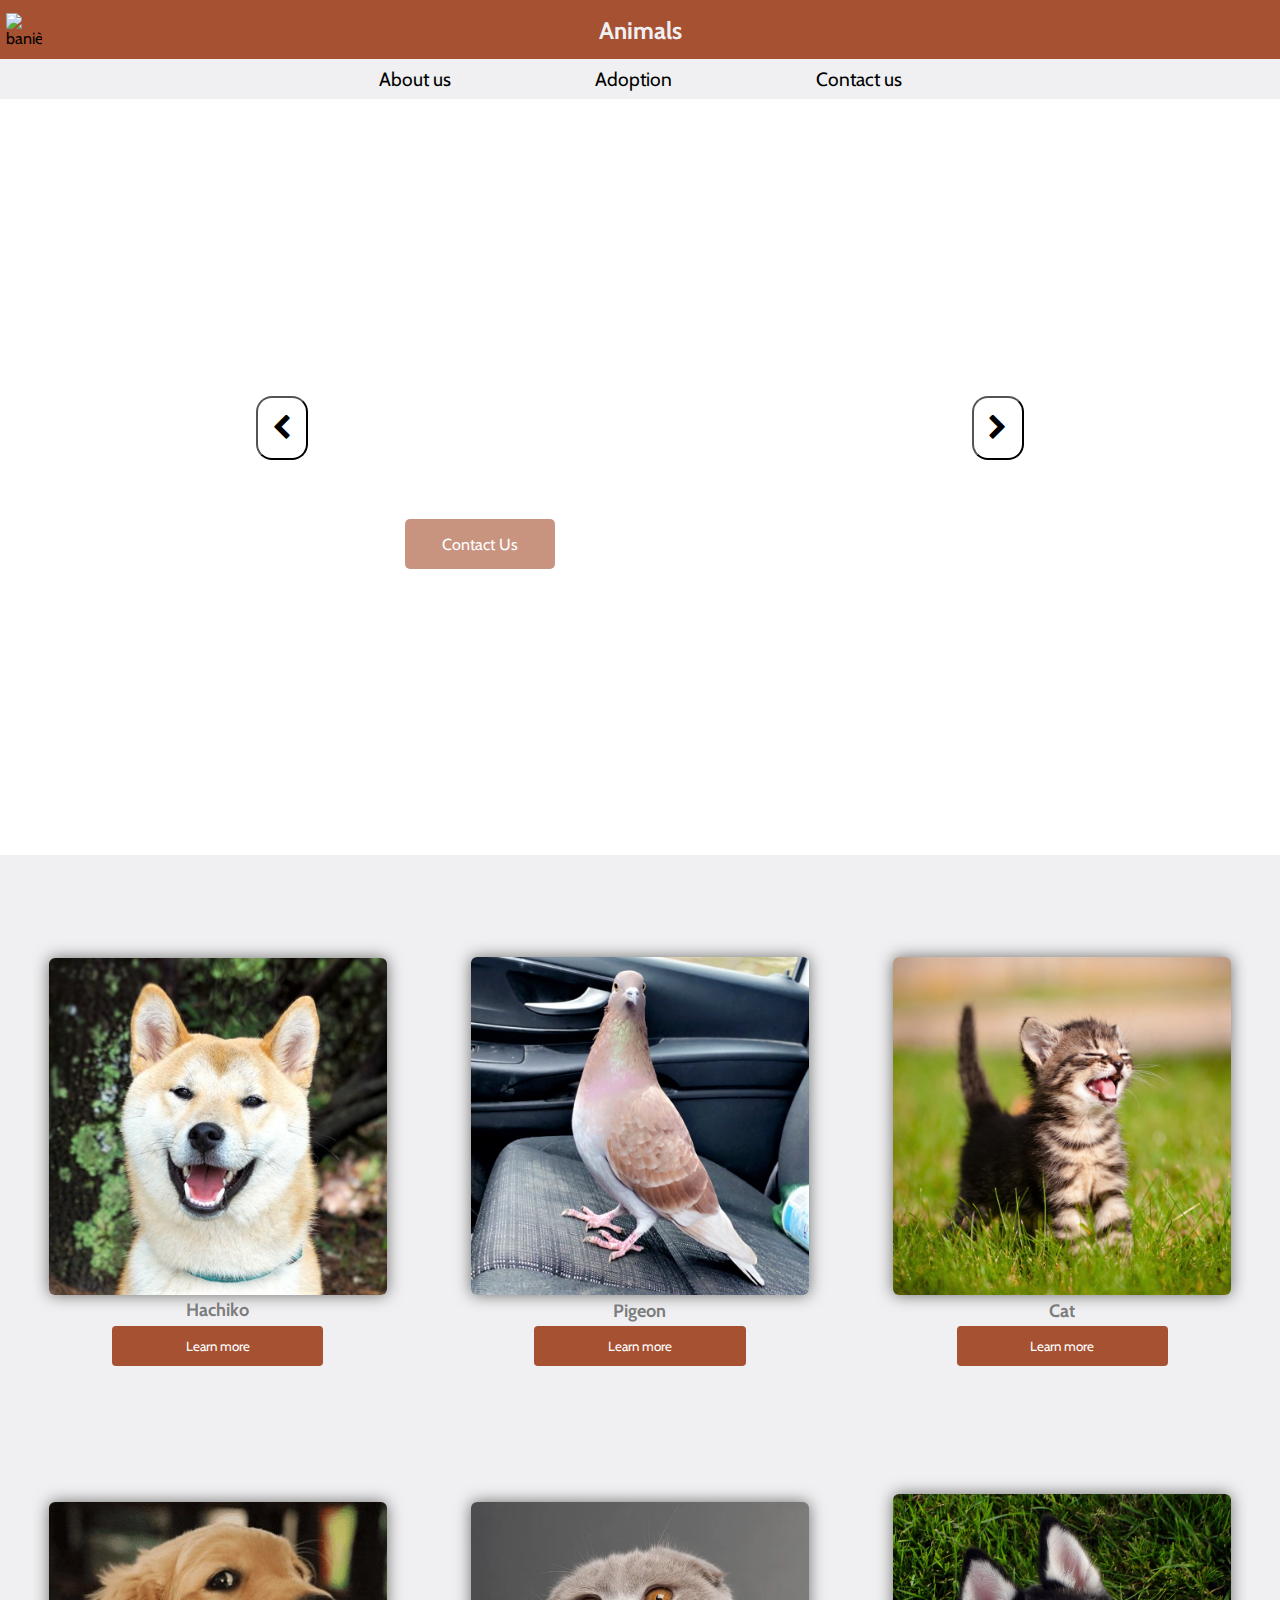
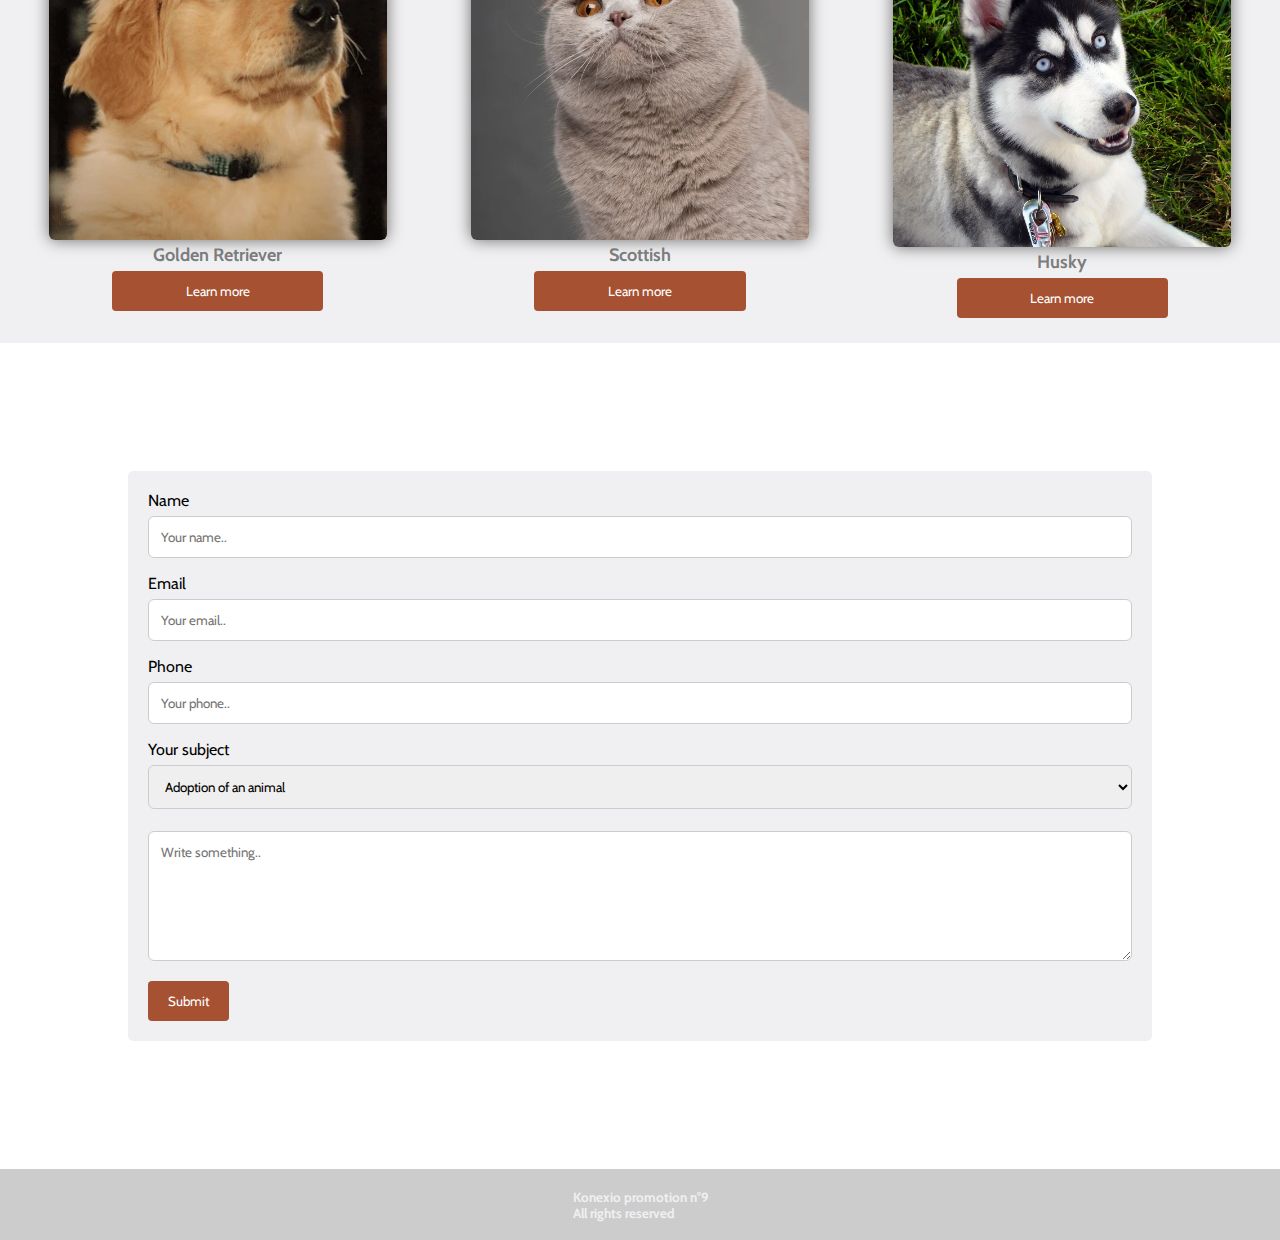
==== commit dc19bebe: "initial commit" ====
--- a/index.html
+++ b/index.html
@@ -1,180 +1,206 @@
 <!DOCTYPE html>
 <html lang="en">
-  
-<head>
-  <meta charset="UTF-8" />
-  <meta http-equiv="X-UA-Compatible" content="IE=edge" />
-  <meta name="viewport" content="width=device-width, initial-scale=1.0" />
-  <title>Site Animaux</title>
-  <link rel="stylesheet" href="./main.css" />
-  <link rel="preconnect" href="https://fonts.googleapis.com" />
-  <link rel="preconnect" href="https://fonts.gstatic.com" crossorigin />
-  <link href="https://fonts.googleapis.com/css2?family=Cabin&display=swap" rel="stylesheet" />
-  <link rel="stylesheet" href="https://cdnjs.cloudflare.com/ajax/libs/font-awesome/4.7.0/css/font-awesome.min.css">
-</head>
-
-<body>
-
-  <header>
-    <img src="https://github.com/klein9/SiteAnimaux/blob/main/icone.png?raw=true" class="logo flexbox"
-      alt="banière chat et chien berger allemand" />
-    <h1><a class="clickable">Animals</a></h1>
-    <nav class="desktop_menu">
-      <a>About us</a>
-      <a>Adoption</a>
-      <a>Contact us</a>
-    </nav>
-  </header>
-  
-  <main>
-    <!--baniere-->
-    <section class="caroussel-container">
-      <div class="container">
-        <button id="left"><i class="fa fa-chevron-left" aria-hidden="true"></i></button>
-        <div id="first">
-          <div class="presentation">
-            <h2>Animals</h2>
-            <p>
-              Lorem ipsum dolor sit amet, consectetur adipiscing elit, sed do
-              eiusmod tempor incididunt ut labore et dolore magna aliqua. Ut enim ad
-              minim veniam, quis nostrud exercitation ullamco laboris nisi ut
-              aliquip ex ea commodo consequat.
-            </p>
-            <div class="button">Contact Us</div>
+  <head>
+    <meta charset="UTF-8" />
+    <meta http-equiv="X-UA-Compatible" content="IE=edge" />
+    <meta name="viewport" content="width=device-width, initial-scale=1.0" />
+    <title>Site Animaux</title>
+    <link rel="stylesheet" href="./main.css" />
+    <link rel="stylesheet" href="./header_footer.css" />
+    <link rel="preconnect" href="https://fonts.googleapis.com" />
+    <link rel="preconnect" href="https://fonts.gstatic.com" crossorigin />
+    <link
+      href="https://fonts.googleapis.com/css2?family=Cabin&display=swap"
+      rel="stylesheet"
+    />
+    <link
+      rel="stylesheet"
+      href="https://cdnjs.cloudflare.com/ajax/libs/font-awesome/4.7.0/css/font-awesome.min.css"
+    />
+  </head>
+
+  <body>
+    <header>
+      <img
+        src="https://github.com/klein9/SiteAnimaux/blob/main/icone.png?raw=true"
+        class="logo flexbox"
+        alt="banière chat et chien berger allemand"
+      />
+      <h1 class="clickable">Animals</h1>
+      <nav class="desktop_menu">
+        <a>About us</a>
+        <a>Adoption</a>
+        <a>Contact us</a>
+      </nav>
+    </header>
+
+    <main>
+      <!--baniere-->
+      <section class="caroussel-container">
+        <div class="container">
+          <button id="left">
+            <i class="fa fa-chevron-left" aria-hidden="true"></i>
+          </button>
+          <div id="first">
+            <div class="presentation">
+              <h2>Animals</h2>
+              <p>
+                Lorem ipsum dolor sit amet, consectetur adipiscing elit, sed do
+                eiusmod tempor incididunt ut labore et dolore magna aliqua. Ut
+                enim ad minim veniam, quis nostrud exercitation ullamco laboris
+                nisi ut aliquip ex ea commodo consequat.
+              </p>
+              <div class="button">Contact Us</div>
+            </div>
           </div>
+          <button id="right">
+            <i class="fa fa-chevron-right" aria-hidden="true"></i>
+          </button>
         </div>
-        <button id="right"><i class="fa fa-chevron-right" aria-hidden="true"></i></button>
+      </section>
+
+      <div class="animals" id="animals">
+        <article class="box">
+          <img
+            src="./img/cards/akita.jpg"
+            class="pics ombres"
+            alt="Chien Akita Inu nounours"
+          />
+          <h2>Hachiko</h2>
+          <input
+            id="buttonFiche1"
+            type="button"
+            value="Learn more"
+            class="learnmore"
+            data-index="1"
+          />
+        </article>
+        <article class="box">
+          <img
+            src="./img/cards/pigeon.png"
+            class="pics ombres"
+            alt="Pigeon roux domestique sur un siège de voiture"
+          />
+          <h2>Pigeon</h2>
+          <input
+            id="buttonFiche2"
+            type="button"
+            value="Learn more"
+            class="learnmore"
+            data-index="2"
+          />
+        </article>
+        <article class="box">
+          <img
+            src="./img/cards/chaton.jpeg"
+            class="pics ombres"
+            alt="Chaton geulard qui miaule"
+          />
+          <h2>Cat</h2>
+          <input
+            id="buttonFiche2"
+            type="button"
+            value="Learn more"
+            class="learnmore"
+            data-index="3"
+          />
+        </article>
+        <article class="box">
+          <img
+            src="./img/cards/chiot.jpg"
+            class="pics ombres"
+            alt="Chiot Labrador||Golden Retriever regard en coin"
+          />
+          <h2>Golden Retriever</h2>
+          <input
+            id="buttonFiche3"
+            type="button"
+            value="Learn more"
+            class="learnmore"
+            data-index="4"
+          />
+        </article>
+        <article class="box">
+          <img
+            src="./img/cards/scottishmain2.jpg"
+            class="pics ombres"
+            alt="Le plus beau chat du monde"
+          />
+          <h2>Scottish</h2>
+          <input
+            id="buttonFiche4"
+            type="button"
+            value="Learn more"
+            class="learnmore"
+            data-index="5"
+          />
+        </article>
+        <article class="box">
+          <img
+            src="./img/cards/huskymain1.jpg"
+            class="pics ombres"
+            alt="Croisé staff staffy Stafford terrier avec husky"
+          />
+          <h2>Husky</h2>
+          <input
+            id="buttonFiche5"
+            type="button"
+            value="Learn more"
+            class="learnmore"
+            data-index="6"
+          />
+        </article>
       </div>
-    </section>
-    
-    <div class="animals" id="animals">
-      <article class="box">
-        <img
-          src="./img/cards/akita.jpg"
-          class="pics ombres"
-          alt="Chien Akita Inu nounours"
-        />
-        <h2>Hachiko</h2>
-        <input
-          id="buttonFiche"
-          type="button"
-          value="Learn more"
-          class="learnmore"
-          data-index="1"
-        />
-      </article>
-      <article class="box">
-        <img
-          src="./img/cards/pigeon.png"
-          class="pics ombres"
-          alt="Pigeon roux domestique sur un siège de voiture"
-        />
-        <h2>Pigeon</h2>
-        <input
-          id="buttonFiche"
-          type="button"
-          value="Learn more"
-          class="learnmore"
-          data-index="2"
-        />
-      </article>
-      <article class="box">
-        <img
-          src="./img/cards/chaton.jpeg"
-          class="pics ombres"
-          alt="Chaton geulard qui miaule"
-        />
-        <h2>Cat</h2>
-        <input
-          id="buttonFiche"
-          type="button"
-          value="Learn more"
-          class="learnmore"
-          data-index="3"
-        />
-      </article>
-      <article class="box">
-        <img
-          src="./img/cards/chiot.jpg"
-          class="pics ombres"
-          alt="Chiot Labrador||Golden Retriever regard en coin"
-        />
-        <h2>Golden Retriever</h2>
-        <input
-          id="buttonFiche"
-          type="button"
-          value="Learn more"
-          class="learnmore"
-          data-index="4"
-        />
-      </article>
-      <article class="box">
-        <img
-          src="./img/cards/scottishmain2.jpg"
-          class="pics ombres"
-          alt="Le plus beau chat du monde"
-        />
-        <h2>Scottish</h2>
-        <input
-          id="buttonFiche"
-          type="button"
-          value="Learn more"
-          class="learnmore"
-          data-index="5"
-        />
-      </article>
-      <article class="box">
-        <img
-          src="./img/cards/huskymain1.jpg"
-          class="pics ombres"
-          alt="Croisé staff staffy Stafford terrier avec husky"
-        />
-        <h2>Husky</h2>
-        <input
-          id="buttonFiche"
-          type="button"
-          value="Learn more"
-          class="learnmore"
-          data-index="6"
-        />
-      </article>
-    </div>
-
-  <div id="contactform">
-    <form>
-      <label for="name">Name</label>
-      <input type="text" id="name" name="name" placeholder="Your name.." />
-
-      <label for="email">Email</label>
-      <input type="text" id="email" name="email" placeholder="Your email.." />
-
-      <label for="phone">Phone</label>
-      <input type="text" id="phone" name="phone" placeholder="Your phone.." />
-      <label for="choice">Your subject</label>
-      <select id="choice" name="choice">
-        <option value="adoption">Adoption of an animal</option>
-        <option value="contribute">Contributions</option>
-        <option value="other">Other matters</option>
-      </select>
-      <label for="subject"></label>
-      <textarea id="subject" name="subject" placeholder="Write something.." style="height: 130px"></textarea>
-      <input type="button" value="Submit" />
-    </form>
-  </div>
-</main>
-
-<footer>
-  <h5>
-    Konexio promotion n°9
-    <br />
-    All rights reserved
-  </h5>
-</footer>
-
-<script src="./menuBurger.js"></script>
-<script src="script.js"></script>
-<script src="index.js"></script>
-
-</body>
+
+      <div id="contactform">
+        <form>
+          <label for="name">Name</label>
+          <input type="text" id="name" name="name" placeholder="Your name.." />
+
+          <label for="email">Email</label>
+          <input
+            type="text"
+            id="email"
+            name="email"
+            placeholder="Your email.."
+          />
+
+          <label for="phone">Phone</label>
+          <input
+            type="text"
+            id="phone"
+            name="phone"
+            placeholder="Your phone.."
+          />
+          <label for="choice">Your subject</label>
+          <select id="choice" name="choice">
+            <option value="adoption">Adoption of an animal</option>
+            <option value="contribute">Contributions</option>
+            <option value="other">Other matters</option>
+          </select>
+          <label for="subject"></label>
+          <textarea
+            id="subject"
+            name="subject"
+            placeholder="Write something.."
+            style="height: 130px"
+          ></textarea>
+          <input type="button" value="Submit" />
+        </form>
+      </div>
+    </main>
+
+    <footer>
+      <h5>
+        Konexio promotion n°9
+        <br />
+        All rights reserved
+      </h5>
+    </footer>
+
+    <script src="./menuBurger.js"></script>
+    <script src="script.js"></script>
+    <script src="index.js"></script>
+    <script src="./clickable-title.js"></script>
+  </body>
 </html>
-
--- a/main.css
+++ b/main.css
@@ -236,42 +236,6 @@
   margin: 10%;
 }
 
-footer {
-  background-color: #ccc;
-  color: #f0f0f2;
-  padding: 1.5%;
-  display: flex;
-  justify-content: center;
-}
-
-
-
-
-/*logo*/
-.logo {
-  padding: 0.35em;
-  height: 2.1em;
-  width: 2.25em;
-  float: left;
-}
-
-header {
-  position: fixed;
-  z-index: 10;
-  background-color: #f0f0f2;
-  width: 100vw;
-  height: 3.7rem;
-  background-color: #a65132;
-}
-
-header h1 {
-  font-size: 1.5rem;
-  text-align: center;
-  margin: 0 auto;
-  color: #f0f0f2;
-  padding: 1rem;
-}
-
 /*Media Queries Touchscreen||Laptop*/
 @media screen and (max-width: 600px) {
   .animals {
@@ -291,87 +255,9 @@
   h2 {
     font-size: 4em;
   }
-
-  /*navbar en mobile */
-  .mobile_menu {
-    position: fixed;
-    right: 0px;
-  }
-
-  .menu {
-    margin: 0.5rem;
-  }
-
-  .menu_button {
-    float: right;
-  }
-
-  .btn_image,
-  .btn_cross {
-    padding: 0.2em;
-    width: 1.30em;
-  }
-
-  .btn_cross {
-    display: none;
-  }
-
-  .menu_items {
-    position: absolute;
-    right: 3em;
-    float: right;
-    flex-direction: column;
-    width: 75vw;
-    background-color: #f0f0f2;
-    border: solid 1px #ccc;
-    display: none;
-  }
-
-  .menu_items a {
-    padding: 2rem;
-    font-size: 1.2rem;
-    border-bottom: solid 1px #ccc;
-  }
-
-  .menu_items a:hover {
-    color: #f29849;
-    border-bottom: 2px solid #f2ad85;
-  }
-
-  .menu_items a:last-child {
-    border-bottom: none;
-  }
-
-  .desktop_menu {
-    display: none;
-  }
 }
 
 @media screen and (min-width: 600px) {
-  .desktop_menu {
-    display: flex;
-    flex-direction: row;
-    justify-content: center;
-    position: fixed;
-    background-color: #f0f0f2;
-    width: 100vw;
-    top: 3.7rem;
-  }
-
-  .desktop_menu a {
-    padding: 0.5rem;
-    font-size: 1.2rem;
-    margin: 0 5%;
-  }
-
-  .desktop_menu a:hover {
-    color: #f29849;
-    border-bottom: 2px solid #f2ad85;
-  }
-
-  .mobile_menu {
-    display: none;
-  }
   #right {
     position: relative;
     right: 20%;
--- a/header_footer.css
+++ b/header_footer.css
@@ -0,0 +1,120 @@
+/* Repris du main.css */
+/*menu déroulant*/
+.logo {
+    padding: 0.35em;
+    padding-top: 0.80em;
+    height: 2.1em;
+    width: 2.25em;
+    float: left;
+}
+
+header {
+    position: fixed;
+    z-index: 10;
+    background-color: #f0f0f2;
+    width: 100vw;
+    height: 3.7rem;
+    background-color: #a65132;
+}
+
+header h1 {
+    font-size: 1.5rem;
+    text-align: center;
+    margin: 0 auto;
+    color: #f0f0f2;
+    padding: 1rem;
+    width: fit-content;
+}
+
+footer {
+    background-color: #ccc;
+    color: #f0f0f2;
+    padding: 1.5%;
+    display: flex;
+    justify-content: center;
+}
+
+/*Media Queries Touchscreen||Laptop*/
+@media screen and (max-width: 600px) {
+    /*navbar en mobile */
+    .mobile_menu {
+        position: fixed;
+        right: 0px;
+        z-index: 20;
+    }
+
+    .menu {
+        margin: 0.5rem;
+    }
+
+    .menu_button {
+        float: right;
+    }
+
+    .btn_image,
+    .btn_cross {
+        padding: 0.2em;
+        width: 1.30em;
+    }
+
+    .btn_cross {
+        display: none;
+    }
+
+    .menu_items {
+        position: absolute;
+        right: 3em;
+        float: right;
+        flex-direction: column;
+        width: 75vw;
+        background-color: #f0f0f2;
+        border: solid 1px #ccc;
+        display: none;
+    }
+
+    .menu_items a {
+        padding: 2rem;
+        font-size: 1.2rem;
+        border-bottom: solid 1px #ccc;
+    }
+
+    .menu_items a:hover {
+        color: #f29849;
+        border-bottom: 2px solid #f2ad85;
+    }
+
+    .menu_items a:last-child {
+        border-bottom: none;
+    }
+
+    .desktop_menu {
+        display: none;
+    }
+}
+
+@media screen and (min-width: 600px) {
+    .desktop_menu {
+        display: flex;
+        flex-direction: row;
+        justify-content: center;
+        position: fixed;
+        background-color: #f0f0f2;
+        width: 100vw;
+        top: 3.7rem;
+    }
+
+    .desktop_menu a {
+        padding: 0.5rem;
+        font-size: 1.2rem;
+        margin: 0 5%;
+    }
+
+    .desktop_menu a:hover {
+        color: #f29849;
+        border-bottom: 2px solid #f2ad85;
+    }
+
+    .mobile_menu {
+        display: none;
+    }
+}